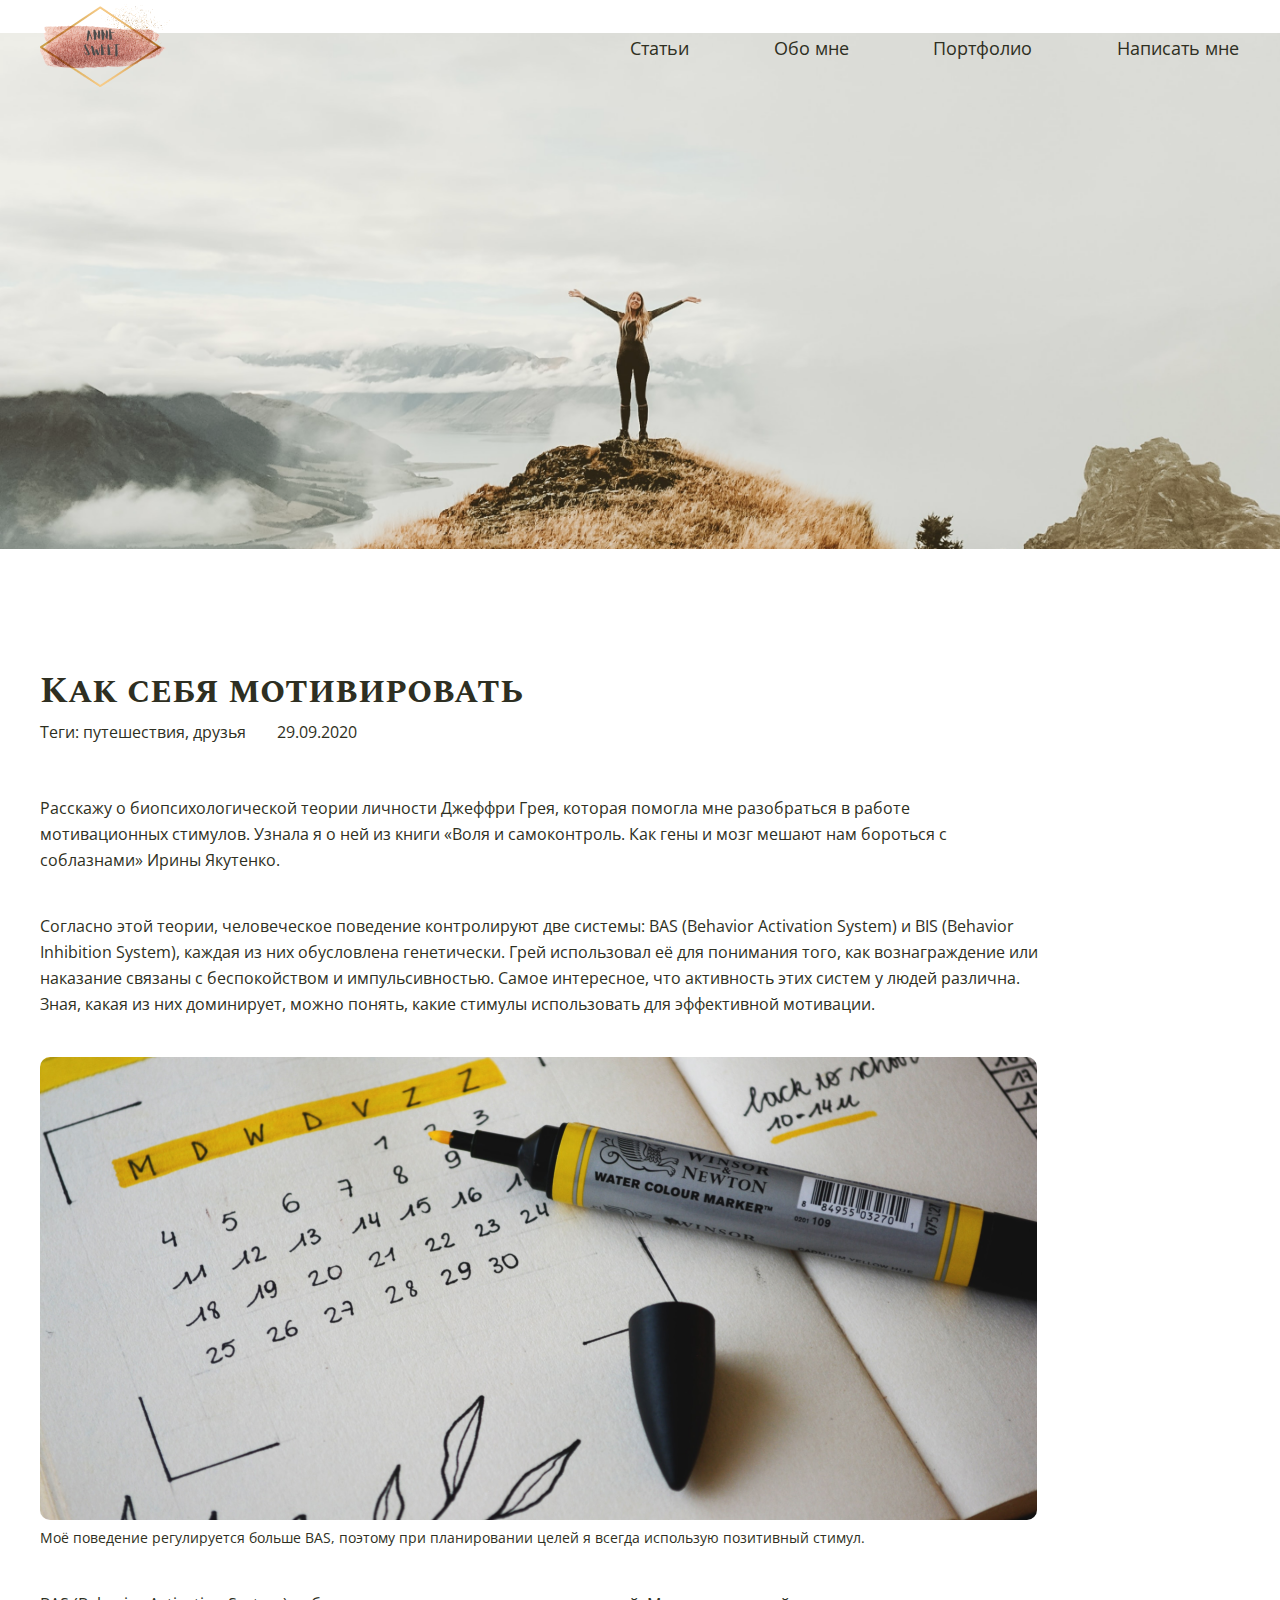
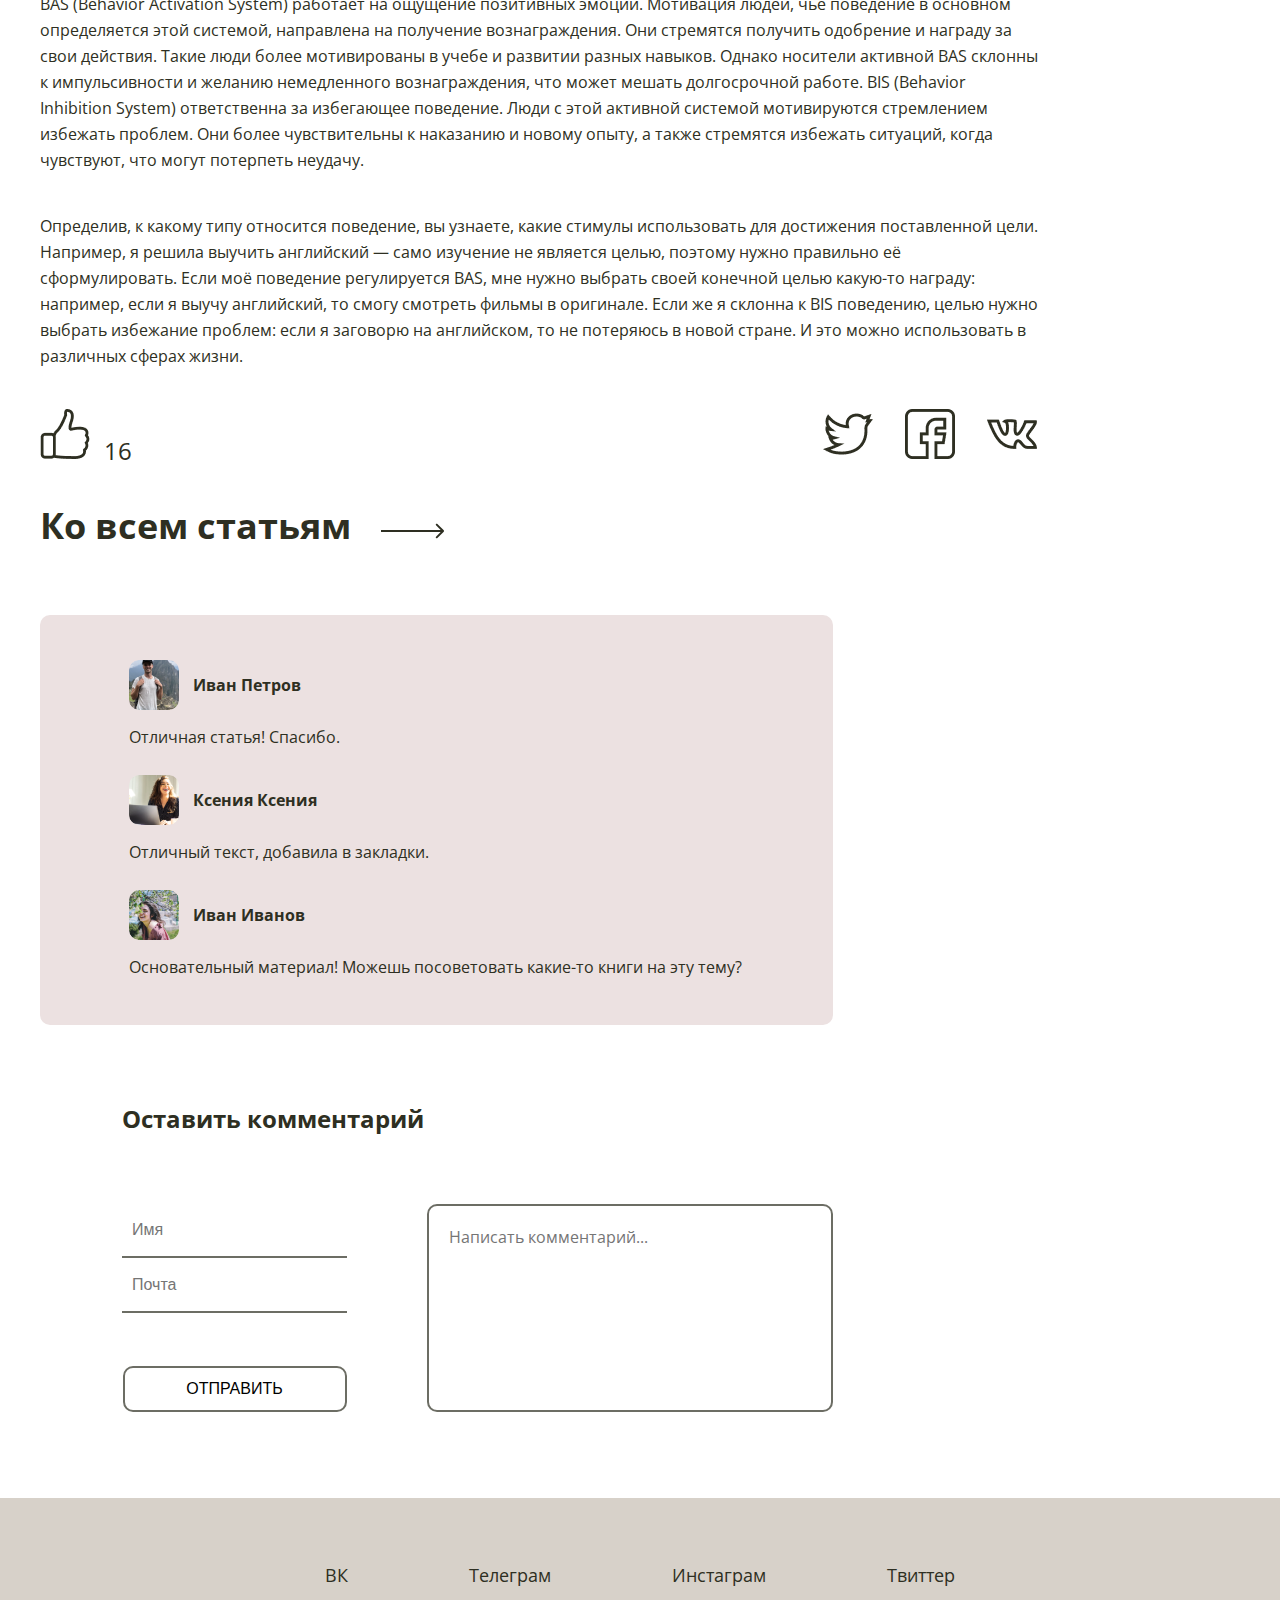
==== article.html @ dd77aab6 "Загрузка проекта" ====
<!DOCTYPE html>
<html lang="ru">

<head>
	<meta charset="UTF-8">
	<meta name="viewport" content="width=device-width, initial-scale=1.0">
	<link rel="stylesheet" type="text/css" href="css/main.css">
	<link href="https://fonts.googleapis.com/css2?family=Open+Sans&family=Spectral+SC:wght@700&display=swap"
		rel="stylesheet">
	<link href="https://fonts.googleapis.com/css2?family=Open+Sans:ital@1&display=swap" rel="stylesheet">
	<link href="https://fonts.googleapis.com/css2?family=Open+Sans:ital,wght@0,800;1,700&display=swap" rel="stylesheet">
	<title>Anne Sweet</title>
</head>

<body>

	<!-- header -->
	<header id="header" class="header-page-2">
		<div class="container-main">
			<nav class="nav">
				<a href="main.html"><img class="logo" src="img/logo.png" alt="логотип"></a>
				<ul class="menu">
					<li>
						<a href="main.html#all-articles">Статьи</a>
					</li>
					<li>
						<a href="main.html#about-me">Обо мне</a>
					</li>
					<li>
						<a href="main.html#portfolio">Портфолио</a>
					</li>
					<li>
						<a href="main.html#write-me">Написать мне</a>
					</li>
				</ul>
			</nav>
		</div>
	</header>
	<!-- / header -->

	<!-- article -->
	<article id="motivation" class="motivation">
		<div class="container-main">
			<div class="container-article-page-2">
				<header class="title-article-page-2">
					<h1>Как себя мотивировать</h1>
					<div class="title-tag">
						<span>Теги: путешествия, друзья</span>
						<time datetime="2020-09-29">29.09.2020</time>
					</div>
				</header>
				<p>Расскажу о биопсихологической теории личности Джеффри Грея, которая помогла мне разобраться в работе
					мотивационных стимулов. Узнала я о ней из книги «Воля и самоконтроль. Как гены и мозг мешают нам
					бороться
					с соблазнами» Ирины Якутенко.</p>

				<p>Согласно этой теории, человеческое поведение контролируют две системы: BAS (Behavior Activation
					System) и BIS (Behavior Inhibition System), каждая из них обусловлена генетически. Грей использовал
					её для понимания того, как вознаграждение или наказание связаны с беспокойством и импульсивностью.
					Самое интересное, что активность этих систем у людей различна. Зная, какая из них доминирует, можно
					понять, какие стимулы использовать для эффективной мотивации.</p>
				<figure>
					<img src="img/page-2/Mask_Group.png" alt="">
					<figcaption>
						Моё поведение регулируется больше BAS, поэтому при планировании целей я всегда использую
						позитивный стимул.
					</figcaption>
				</figure>
				<p>BAS (Behavior Activation System) работает на ощущение позитивных эмоций. Мотивация людей, чье
					поведение в основном определяется этой системой, направлена на получение вознаграждения. Они
					стремятся получить одобрение и награду
					за свои действия. Такие люди более мотивированы в учебе и развитии разных навыков. Однако носители
					активной BAS склонны к импульсивности и желанию немедленного вознаграждения, что может мешать
					долгосрочной работе.
					BIS (Behavior Inhibition System) ответственна за избегающее поведение. Люди с этой активной системой
					мотивируются стремлением избежать проблем. Они более чувствительны к наказанию и новому опыту, а
					также стремятся избежать ситуаций, когда чувствуют, что могут потерпеть неудачу.</p>

				<p>Определив, к какому типу относится поведение, вы узнаете, какие стимулы использовать для достижения
					поставленной цели. Например, я решила выучить английский — само изучение не является целью, поэтому
					нужно правильно
					её сформулировать. Если моё поведение регулируется BAS, мне нужно выбрать своей конечной целью
					какую-то награду: например, если я выучу английский, то смогу смотреть фильмы в оригинале. Если же я
					склонна к BIS поведению, целью нужно выбрать избежание проблем: если я заговорю на английском, то не
					потеряюсь в новой стране. И это можно использовать в различных сферах жизни.</p>
				<div class="bottom-bar">
					<div class="wrapper-bottom-bar">
						<button class="btn-likes"><img src="img/page-2/like.png" alt=""></button>
						<span class="number-likes">16</span>
						<a class="twitter" href="#"><img src="img/page-2/twitter.png" alt=""></a>
						<a href="#"><img src="img/page-2/facebook.png" alt=""></a>
						<a href="#"><img src="img/page-2/vk.png" alt=""></a>
					</div>
					<div class="articles">
						<span>Ко всем статьям</span>
					</div>
				</div>
			</div>
		</div>
	</article>
	<!-- / article -->

	<!-- section -->
	<section class="comments">
		<div class="container-main">
			<div class="container-comments">
				<ul class="wrapper-comments">
					<li>
            <div class="comment-header">
              <img src="/img/page-2/avatar-1.png" alt="аватарка">
              <p>Иван Петров</p>
            </div>
            <p>Отличная статья! Спасибо.</p>
          </li>
					<li>
            <div class="comment-header">
              <img src="/img/page-2/avatar-2.png" alt="аватарка">
              <p>Ксения Ксения</p>
            </div>
            <p>Отличный текст, добавила в закладки.</p>
          </li>
					<li>
            <div class="comment-header">
              <img src="/img/page-2/avatar-3.png" alt="аватарка">
              <p>Иван Иванов</p>
            </div>
            <p>Основательный материал! Можешь посоветовать какие-то книги на эту тему?</p>
          </li>
				</ul>
			</div>
			<div class="form-comment">
				<h2>Оставить комментарий</h2>
				<form class="wrapper-form-comment" action="#" method="post">
					<div class="input-comment1">
						<input class="input-name" type="text" name="username" id="username" placeholder="Имя" required>

						<input type="text" name="email" id="email" placeholder="Почта" required>

						<input class="btn-form" type="submit" name="sumbit-form" value="Отправить">
					</div>
					<div class="input-comment2">
						<textarea class="input-text" name="message" id="message" placeholder="Написать комментарий..." minlength="10"
							maxlength="200" required></textarea>
					</div>
				</form>
			</div>
		</div>
	</section>
	<!-- / section -->

	<!-- footer -->
	<footer class="footer">
		<div class="cointainer-main">
			<nav class="nav-2">
				<ul class="menu-2">
					<li>
						<a href="#">ВК</a>
					</li>
					<li>
						<a href="#">Телеграм</a>
					</li>
					<li>
						<a href="#">Инстаграм</a>
					</li>
					<li>
						<a href="#">Твиттер</a>
					</li>
				</ul>
			</nav>
		</div>
	</footer>
  <!-- / footer -->
  
  <!-- script.js -->
  <script src="js/likes.js"></script>
  <script src="js/comment.js"></script>
  <!-- / script.js -->

</body>

</html>
---- css/main.css ----
html {
	scroll-behavior: smooth;
}

body {
	scroll-behavior: smooth;
	margin: 0;
	padding: 0;
	font-family: 'Open Sans', sans-serif;
	font-size: 16px;
	color: #2e2f22;
}

body a {
	text-decoration: none;
	color: #2e2f22;
}

li {
	list-style: none;
}

ul,
li,
figure {
	display: block;
	padding: 0;
	margin: 0;
}

h1,
h2,
h3,
h4,
h5,
h6 {
	font-family: 'Spectral SC', serif;
	margin: 0;
	padding: 0;
}
p {
	padding: 0;
	margin: 0;
	line-height: 26px;
}

img {
	border-radius: 10px;
}

h1 {
	font-size: 36px;
	line-height: 55px;
}

* {
	box-sizing: border-box;
}

button {
	padding: 0;
	border: none;
	font: inherit;
	color: inherit;
	background-color: transparent;
	cursor: pointer;
  }

.container-main {
	width: 1200px;
	margin: 0 auto;
}

/*=== header page-1 === */

.header {
	background: url(../img/background-header.png) no-repeat center / contain;
	height: 581px;
	margin-bottom: 83px;
}

.menu {
	display: flex;
	justify-content: space-between;
	width: 609px;
}

.menu a {
	font-size: 18px;
}

.menu a:hover {
	border-bottom: 1px solid;
}

.nav {
	padding-top: 4px;
	display: flex;
	align-items: center;
}

.logo {
	margin-right: 460px;
}

/*=== / header === */

/*=== section-1 === */

.title-section {
	display: flex;
	justify-content: space-between;
	margin-bottom: 49px;
}

select {
	margin-left: auto;
	height: 46px;
	width: 203px;
	border: 0;
	border-radius: 10px;
	background-color: #d7d1c9;
	padding-left: 20px;
	font-size: 16px;
	line-height: 22px;
	appearance: none;
	z-index: 1;
}

.title-section:before {
	content: "";
	left: 40cm;
	top: 17.9cm;
	position: absolute;
	width: 22px;
	height: 20px;
	background: url(../img/Polygon.png) no-repeat center;
	z-index: 2;
}

.wrapper-articles {
	display: flex;
	flex-wrap: wrap;
	height: 1034px;
}

.article-small {
	display: flex;
	flex-direction: column;
	width: 387px;
	height: 420px;
}

.wrapper-articles div:not(:nth-child(3)):not(:nth-child(5)) {
	margin-right: 19px;
}

h2 {
	font-size: 18px;
}

.article-small h2 {
	margin-top: 27px;
	font-size: 18px;
	line-height: 27px;
}

.wrapper-articles span,
time {
	line-height: 26px;
}

.article-left {
	margin-top: 62px;
	color: #fff;
	width: 590px;
	height: 552px;
	background: url(../img/image4.png) no-repeat center / cover;
	border-radius: 10px;
}

.article-right {
	margin-top: 62px;
	color: #fff;
	width: 590px;
	height: 552px;
	background: url(../img/image5.png) no-repeat center / cover;
	border-radius: 10px;
}

.text-article h2 a{
	font-size: 20px;
	line-height: 30px;
	color: #fff;
}

.text-article p {
	font-size: 18px;
	line-height: 28px;
}

.text-article {
	width: 429px;
	margin-top: 360px;
	margin-left: 82px;
}

.article-meta {
	display: flex;
	justify-content: space-between;
	align-items: center;
	margin-top: 12px;
	color: rgba(255, 255, 255, 0.7);
}

.wrapper-articles div h2+p {
	margin-top: 8px;
}

.article-small .article-meta {
	color: rgba(46, 47, 34, 0.7);
}

.btn-container {
	display: flex;
}

.btn {
	margin-top: 104px;
	margin-left: auto;
	margin-right: auto;
	width: 224px;
	height: 46px;
	text-transform: uppercase;
	background-color: transparent;
	border: 2px solid;
	border-radius: 10px;
	font-size: 16px;
}

.btn:hover {
	color: #fff;
	background-color: rgba(46, 47, 34, 0.7);
	border-color: rgba(46, 47, 34);
	transition: 0.5s;
}

.btn:hover a {
	color: #fff;
}

.wrapper-articles h2:hover {
	border-bottom: 1px solid;
}

/*=== / section-1 === */

/*=== article === */

.container-article {
	width: 1190px;
	margin-right: 20px;
}

.title-article {
	display: flex;
	margin-top: 85px;
	margin-bottom: 49px;
}

.title-article h1 {
	margin: 0 auto;
}

.wrapper-content {
	display: flex;
	height: 693px;
}

.txt-article {
	margin: 0 0 0 20px;
	display: flex;
	flex-direction: column;
	justify-content: space-between;
	width: 580px;
}

.txt-article-1 {
	margin-top: 42px;
	width: 497px;
	height: 366px;
	line-height: 26px;
	padding-left: 20px;
}

.txt-article-1 p:not(:nth-child(1)) {
	margin-top: 26px;
}

.txt-article-2 {
	width: 600px;
	margin-top: 98px;
	height: 200px;
	font-family: 'Open Sans', sans-serif;
	font-style: italic;
	font-size: 30px;
	border-left: 3px solid #d7d1c9;
	padding: 20px 0 0 20px;
}

.txt-article-2 p {
	line-height: 40px;
}

/*=== / article === */

/*=== section-2 === */

.title-portfolio {
	display: flex;
	margin-top: 85px;
	margin-bottom: 49px;
}

.title-portfolio h1 {
	margin: 0 auto;
}

.wrapper-portfolio {
	display: flex;
  color: #2e2f22;
}

.block {
	display: flex;
	flex-direction: column;
	align-items: center;
	width: 387px;
	height: 525px;
	border-radius: 10px;
	text-align: center;
	padding-left: 10px;
  padding-right: 10px;
  transition: 1s;
}

.block:hover {
	transform: scale(1.05);
	transition: 1s;
}

.block:hover {
  transition: 0.5s;
  box-shadow: 2px 2px 10px;
}

.block-1 {
	background: url(../img/image8.png) no-repeat center / cover;
	margin-right: 20px;
}

.block-2 {
	background: url(../img/image7.png) no-repeat center / cover;
	margin-right: 20px;
}

.block-3 {
	background: url(../img/image9.png) no-repeat center / cover;
}

.block h2 {
	margin-top: 140px;
	margin-bottom: 44px;
}

.block h3 {
	margin-bottom: 17px;
}

.wrapper-portfolio div:nth-child(2) {
	color: #fff;
}

.block-2 a {
	color: #fff;
}

.wrapper-portfolio h2 {
	font-size: 20px;
	line-height: 30px;
}

.wrapper-portfolio h3 {
	font-size: 18px;
	line-height: 28px;
}

/*=== / section-2 === */

/*=== section-3 === */

.title-form {
	display: flex;
	margin-top: 85px;
	margin-bottom: 49px;
}

.title-form h1 {
	margin: 0 auto;
}

.wrapper-form {
	margin: 0 auto;
	display: flex;
	flex-direction: column;
	align-items: center;
	background: url(../img/form-background.png);
	width: 996px;
	height: 637px;
	border-radius: 10px;
	margin-bottom: 81px;
}

.form {
	display: flex;
	justify-content: space-between;
	flex-wrap: wrap;
	height: 456px;
	width: 837px;
	margin-top: 53px;
}

.form input,
textarea {
	border-radius: 10px;
	width: 407px;
	height: 63px;
	background: rgba(255, 255, 255, 0.4);
	border: 2px solid rgba(46, 47, 34, 0.7);
	outline: none;
	font-size: 16px;
	line-height: 22px;
	font-family: 'Open Sans', sans-serif;
	padding: 20px;
	margin-top: 12px;
}

label {
	font-size: 18px;
	line-height: 28px;
	font-family: 'Spectral SC', serif;
}

.name,
.email {
	width: 407px;
	height: 103px;
}

.message {
	margin-top: 20px;
	width: 837px;
	height: 333px;
}

textarea {
	width: 837px;
	height: 293px;
	resize: none;
}

.btn-form {
	margin-top: 20px;
	margin-left: auto;
	margin-right: auto;
	width: 224px;
	height: 46px;
	text-transform: uppercase;
	background-color: transparent;
	border: 2px solid;
	border-radius: 10px;
	font-size: 16px;
	border-color: rgba(46, 47, 34, 0.7);
	text-align: center;
}

/*=== / section-3 === */

/*=== footer === */

.footer {
	background: #d7d1c9;
	height: 181px;
}

.nav-2 {
	display: flex;
}

.menu-2 {
	margin: 65px auto 0 auto;
	display: flex;
	width: 631px;
	justify-content: space-between;
	font-size: 18px;
	line-height: 25px;
}

/*=== / footer === */



/*=== header page-2 === */

.header-page-2 {
	background: url(../img/page-2/header.png) no-repeat center / contain;
	height: 581px;
	margin-bottom: 83px;
}

/*=== / header page-2 === */

/*=== article page-2 === */

.container-article-page-2 {
	width: 998px;
	margin-right: 202px;
	display: flex;
	flex-direction: column;
	flex-wrap: wrap;
}

.title-article-page-2 {
	margin-bottom: 50px;
}

.title-tag {
	display: flex;
	width: 317px;
	justify-content: space-between;
	align-items: center;
}

.container-article-page-2 p {
	margin-bottom: 40px;
}

.container-article-page-2 p,
span,
time {
	font-size: 16px;
	line-height: 26px;
}

figcaption {
	margin-bottom: 40px;
	font-size: 14px;
	line-height: 26px;
}

.wrapper-bottom-bar {
	display: flex;
	align-items: center;
}

.wrapper-bottom-bar img {
	border-radius: 0;
}

.wrapper-bottom-bar a:not(:nth-child(1)):not(:nth-child(3)) {
	margin-left: 32px;
}

.wrapper-bottom-bar .twitter {
	margin-left: 691px;
}

.wrapper-bottom-bar span {
	margin-left: 14px;
	font-size: 24px;
	line-height: 26px;
	align-self: flex-end;
}

.style-likes {
	color: red;
	font-weight: 600;
}

.articles {
	margin-top: 37px;
}

.articles span {
	font-weight: bold;
	font-size: 36px;
	line-height: 49px;

}

.articles:after {
	margin-left: 26px;
	content: url('../img/page-2/Arrow1.svg');
	width: 62px;
	height: 20px;
}

/*=== / article page-2 === */

/*=== section page-2 === */
.comments {
	margin-bottom: 81px;

}

.container-comments {
	display: flex;
	margin-top: 65px;
	width: 793px;
	background-color: #ECE1E1;
  border-radius: 10px;
  padding: 45px 0 45px 0;
}

.wrapper-comments {
	margin: auto;
	display: flex;
	flex-direction: column;
	width: 615px;
}

.wrapper-comments li:not(:last-child) {
  margin-bottom: 25px;
}

.comment-header {
	display: flex;
	align-items: center;
  font-weight: bold;
  margin-bottom: 14px;
}

.comment-header img {
  margin-right: 14px;
}

.comment-header:not(:nth-child(1)) {
	margin-top: 40px;
}

.form-comment {
	margin-top: 77px;
	margin-left: 82px;
	width: 711px;
}

.input-comment2  textarea{
	margin: 0;
	width: 406px;
	height: 208px;
}

.form-comment h2 {
	font-family: 'Open Sans', sans-serif;
	font-weight: bold;
	font-size: 24px;
	line-height: 33px;
	margin-bottom: 69px;
	margin-top: 77px;
}

.wrapper-form-comment {
	display: flex;
	justify-content: space-between;
}

.input-comment1 {
	display: flex;
	flex-direction: column;
	justify-content: space-between;
	width: 225px;
	height: 208px;
}

.input-comment1 input:not(:nth-child(3)) {
	border: 0;
	border-bottom: 2px solid;
	font-size: 16px;
	line-height: 22px;
	padding: 15px 10px;
	border-color: rgba(46, 47, 34, 0.7);
}

.input-comment2 textarea {
	padding: 20px 20px;
}

.wrapper-form-comment .btn-form {
	margin-top: 53px;
}

/*=== / section page-2 === */
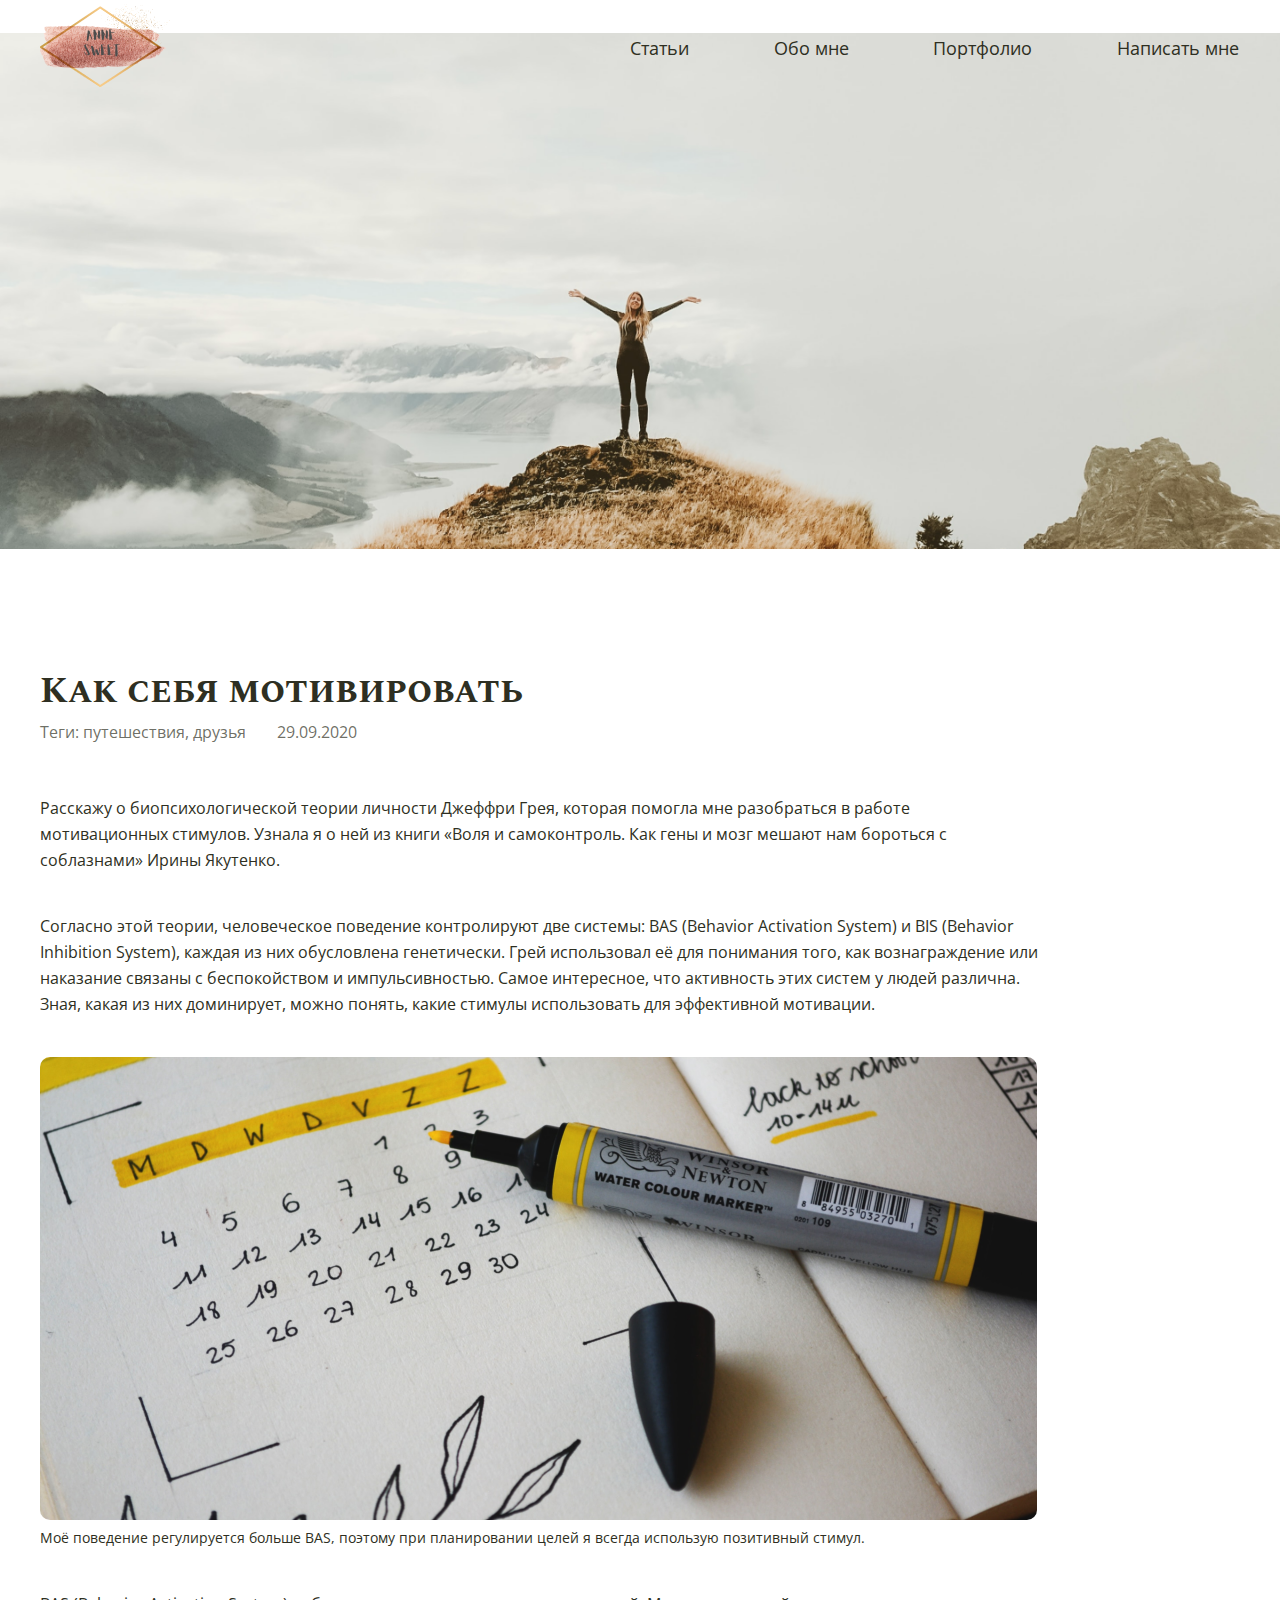
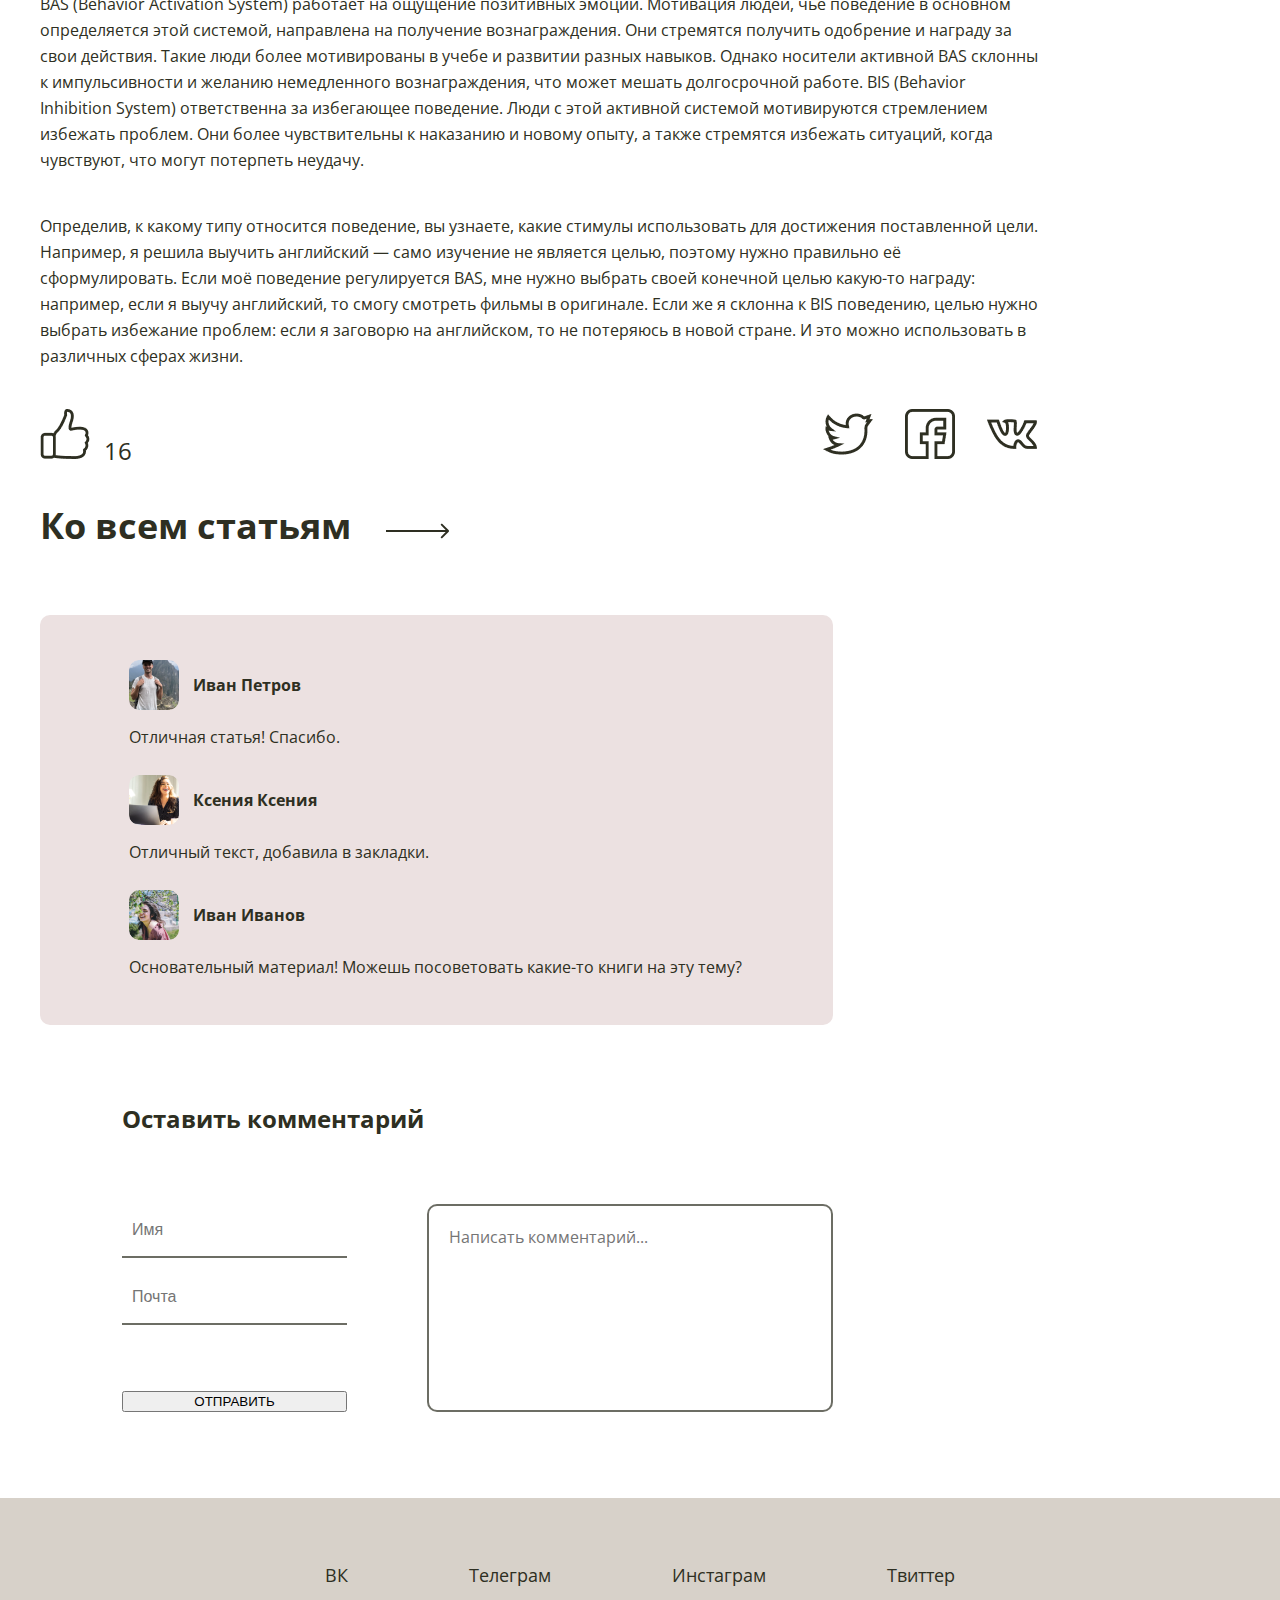
==== commit 216c549c: "Изменил свойства высоты, обьеденил свойства одинаковых селекторов" ====
--- a/article.html
+++ b/article.html
@@ -5,32 +5,31 @@
 	<meta charset="UTF-8">
 	<meta name="viewport" content="width=device-width, initial-scale=1.0">
 	<link rel="stylesheet" type="text/css" href="css/main.css">
-	<link href="https://fonts.googleapis.com/css2?family=Open+Sans&family=Spectral+SC:wght@700&display=swap"
+	<link
+		href="https://fonts.googleapis.com/css2?family=Open+Sans:ital,wght@0,400;0,700;1,400&family=Spectral+SC:wght@700&display=swap"
 		rel="stylesheet">
-	<link href="https://fonts.googleapis.com/css2?family=Open+Sans:ital@1&display=swap" rel="stylesheet">
-	<link href="https://fonts.googleapis.com/css2?family=Open+Sans:ital,wght@0,800;1,700&display=swap" rel="stylesheet">
 	<title>Anne Sweet</title>
 </head>
 
 <body>
 
 	<!-- header -->
-	<header id="header" class="header-page-2">
+	<header id="header" class="header header-article">
 		<div class="container-main">
 			<nav class="nav">
-				<a href="main.html"><img class="logo" src="img/logo.png" alt="логотип"></a>
+				<a href="index.html"><img class="logo" src="img/logo.png" alt="логотип"></a>
 				<ul class="menu">
 					<li>
-						<a href="main.html#all-articles">Статьи</a>
+						<a href="index.html#all-articles">Статьи</a>
 					</li>
 					<li>
-						<a href="main.html#about-me">Обо мне</a>
+						<a href="index.html#about-me">Обо мне</a>
 					</li>
 					<li>
-						<a href="main.html#portfolio">Портфолио</a>
+						<a href="index.html#portfolio">Портфолио</a>
 					</li>
 					<li>
-						<a href="main.html#write-me">Написать мне</a>
+						<a href="index.html#write-me">Написать мне</a>
 					</li>
 				</ul>
 			</nav>
@@ -92,7 +91,9 @@
 						<a href="#"><img src="img/page-2/vk.png" alt=""></a>
 					</div>
 					<div class="articles">
-						<span>Ко всем статьям</span>
+						<span>
+							<a href="index.html#articles" class="view-all">Ко всем статьям</a>
+						</span>
 					</div>
 				</div>
 			</div>
@@ -106,26 +107,26 @@
 			<div class="container-comments">
 				<ul class="wrapper-comments">
 					<li>
-            <div class="comment-header">
-              <img src="/img/page-2/avatar-1.png" alt="аватарка">
-              <p>Иван Петров</p>
-            </div>
-            <p>Отличная статья! Спасибо.</p>
-          </li>
+						<div class="comment-header">
+							<img src="/img/page-2/avatar-1.png" alt="аватарка">
+							<p>Иван Петров</p>
+						</div>
+						<p>Отличная статья! Спасибо.</p>
+					</li>
 					<li>
-            <div class="comment-header">
-              <img src="/img/page-2/avatar-2.png" alt="аватарка">
-              <p>Ксения Ксения</p>
-            </div>
-            <p>Отличный текст, добавила в закладки.</p>
-          </li>
+						<div class="comment-header">
+							<img src="/img/page-2/avatar-2.png" alt="аватарка">
+							<p>Ксения Ксения</p>
+						</div>
+						<p>Отличный текст, добавила в закладки.</p>
+					</li>
 					<li>
-            <div class="comment-header">
-              <img src="/img/page-2/avatar-3.png" alt="аватарка">
-              <p>Иван Иванов</p>
-            </div>
-            <p>Основательный материал! Можешь посоветовать какие-то книги на эту тему?</p>
-          </li>
+						<div class="comment-header">
+							<img src="/img/page-2/avatar-3.png" alt="аватарка">
+							<p>Иван Иванов</p>
+						</div>
+						<p>Основательный материал! Можешь посоветовать какие-то книги на эту тему?</p>
+					</li>
 				</ul>
 			</div>
 			<div class="form-comment">
@@ -139,8 +140,8 @@
 						<input class="btn-form" type="submit" name="sumbit-form" value="Отправить">
 					</div>
 					<div class="input-comment2">
-						<textarea class="input-text" name="message" id="message" placeholder="Написать комментарий..." minlength="10"
-							maxlength="200" required></textarea>
+						<textarea class="input-text" name="message" id="message" placeholder="Написать комментарий..."
+							minlength="10" maxlength="200" required></textarea>
 					</div>
 				</form>
 			</div>
@@ -169,12 +170,12 @@
 			</nav>
 		</div>
 	</footer>
-  <!-- / footer -->
-  
-  <!-- script.js -->
-  <script src="js/likes.js"></script>
-  <script src="js/comment.js"></script>
-  <!-- / script.js -->
+	<!-- / footer -->
+
+	<!-- script.js -->
+	<script src="js/likes.js"></script>
+	<script src="js/comment.js"></script>
+	<!-- / script.js -->
 
 </body>
 
--- a/css/main.css
+++ b/css/main.css
@@ -1,9 +1,9 @@
+/*=== global === */
 html {
 	scroll-behavior: smooth;
 }
 
 body {
-	scroll-behavior: smooth;
 	margin: 0;
 	padding: 0;
 	font-family: 'Open Sans', sans-serif;
@@ -38,6 +38,7 @@
 	margin: 0;
 	padding: 0;
 }
+
 p {
 	padding: 0;
 	margin: 0;
@@ -64,18 +65,45 @@
 	color: inherit;
 	background-color: transparent;
 	cursor: pointer;
-  }
+}
 
 .container-main {
-	width: 1200px;
+	max-width: 1200px;
 	margin: 0 auto;
 }
 
+.btn {
+	display: block;
+	margin-left: auto;
+	margin-right: auto;
+	width: 224px;
+	height: 46px;
+	background-color: transparent;
+	border: 1px solid;
+	border-radius: 10px;
+	font-size: 16px;
+}
+
+.btn:hover {
+	color: #fff;
+	background-color: rgba(46, 47, 34, 0.7);
+	border-color: rgba(46, 47, 34);
+	transition: 0.5s;
+}
+
+.btn:hover a {
+	color: #fff;
+}
+
+/*=== / global === */
+
 /*=== header page-1 === */
-
 .header {
-	background: url(../img/background-header.png) no-repeat center / contain;
-	height: 581px;
+	background-image: url(../img/background-header.png);
+	background-repeat: no-repeat;
+	background-position: center;
+	background-size: contain;
+	min-height: 581px;
 	margin-bottom: 83px;
 }
 
@@ -83,6 +111,7 @@
 	display: flex;
 	justify-content: space-between;
 	width: 609px;
+	margin-left: 460px;
 }
 
 .menu a {
@@ -99,14 +128,11 @@
 	align-items: center;
 }
 
-.logo {
-	margin-right: 460px;
-}
+.logo {}
 
 /*=== / header === */
 
 /*=== section-1 === */
-
 .title-section {
 	display: flex;
 	justify-content: space-between;
@@ -141,17 +167,16 @@
 .wrapper-articles {
 	display: flex;
 	flex-wrap: wrap;
-	height: 1034px;
+	margin-bottom: 104px;
 }
 
 .article-small {
 	display: flex;
 	flex-direction: column;
 	width: 387px;
-	height: 420px;
-}
-
-.wrapper-articles div:not(:nth-child(3)):not(:nth-child(5)) {
+}
+
+.wrapper-articles li:not(:nth-child(3)):not(:nth-child(5)) {
 	margin-right: 19px;
 }
 
@@ -170,25 +195,24 @@
 	line-height: 26px;
 }
 
-.article-left {
+.article {
 	margin-top: 62px;
 	color: #fff;
 	width: 590px;
-	height: 552px;
+	border-radius: 10px;
+	padding-bottom: 61px;
+}
+
+.article-left {
 	background: url(../img/image4.png) no-repeat center / cover;
-	border-radius: 10px;
+
 }
 
 .article-right {
-	margin-top: 62px;
-	color: #fff;
-	width: 590px;
-	height: 552px;
 	background: url(../img/image5.png) no-repeat center / cover;
-	border-radius: 10px;
-}
-
-.text-article h2 a{
+}
+
+.text-article h2 a {
 	font-size: 20px;
 	line-height: 30px;
 	color: #fff;
@@ -213,50 +237,26 @@
 	color: rgba(255, 255, 255, 0.7);
 }
 
-.wrapper-articles div h2+p {
-	margin-top: 8px;
+.wrapper-articles h2 {
+	margin-bottom: 8px;
 }
 
 .article-small .article-meta {
 	color: rgba(46, 47, 34, 0.7);
 }
 
-.btn-container {
-	display: flex;
-}
-
-.btn {
-	margin-top: 104px;
-	margin-left: auto;
-	margin-right: auto;
-	width: 224px;
-	height: 46px;
-	text-transform: uppercase;
-	background-color: transparent;
-	border: 2px solid;
-	border-radius: 10px;
-	font-size: 16px;
-}
-
-.btn:hover {
-	color: #fff;
-	background-color: rgba(46, 47, 34, 0.7);
-	border-color: rgba(46, 47, 34);
-	transition: 0.5s;
-}
-
-.btn:hover a {
-	color: #fff;
-}
-
 .wrapper-articles h2:hover {
 	border-bottom: 1px solid;
+	margin-bottom: 7px;
+}
+
+.btn-articles {
+	text-transform: none;
 }
 
 /*=== / section-1 === */
 
 /*=== article === */
-
 .container-article {
 	width: 1190px;
 	margin-right: 20px;
@@ -274,7 +274,6 @@
 
 .wrapper-content {
 	display: flex;
-	height: 693px;
 }
 
 .txt-article {
@@ -288,7 +287,6 @@
 .txt-article-1 {
 	margin-top: 42px;
 	width: 497px;
-	height: 366px;
 	line-height: 26px;
 	padding-left: 20px;
 }
@@ -299,13 +297,12 @@
 
 .txt-article-2 {
 	width: 600px;
-	margin-top: 98px;
-	height: 200px;
+	margin-top: 78px;
 	font-family: 'Open Sans', sans-serif;
 	font-style: italic;
 	font-size: 30px;
 	border-left: 3px solid #d7d1c9;
-	padding: 20px 0 0 20px;
+	padding: 20px 0 20px 20px;
 }
 
 .txt-article-2 p {
@@ -315,7 +312,6 @@
 /*=== / article === */
 
 /*=== section-2 === */
-
 .title-portfolio {
 	display: flex;
 	margin-top: 85px;
@@ -328,7 +324,9 @@
 
 .wrapper-portfolio {
 	display: flex;
-  color: #2e2f22;
+	color: #2e2f22;
+	margin-bottom: 104px;
+
 }
 
 .block {
@@ -340,8 +338,10 @@
 	border-radius: 10px;
 	text-align: center;
 	padding-left: 10px;
-  padding-right: 10px;
-  transition: 1s;
+	padding-right: 10px;
+	transition: 1s;
+	box-shadow: 2px 2px 4px 0px rgba(0, 0, 0, 0.15);
+
 }
 
 .block:hover {
@@ -350,8 +350,8 @@
 }
 
 .block:hover {
-  transition: 0.5s;
-  box-shadow: 2px 2px 10px;
+	transition: 0.5s;
+	box-shadow: 2px 2px 10px rgba(0, 0, 0, 0.50);
 }
 
 .block-1 {
@@ -377,7 +377,7 @@
 	margin-bottom: 17px;
 }
 
-.wrapper-portfolio div:nth-child(2) {
+.wrapper-portfolio li:nth-child(2) {
 	color: #fff;
 }
 
@@ -395,10 +395,13 @@
 	line-height: 28px;
 }
 
+.btn-partfolio {
+	text-transform: uppercase;
+}
+
 /*=== / section-2 === */
 
 /*=== section-3 === */
-
 .title-form {
 	display: flex;
 	margin-top: 85px;
@@ -416,8 +419,8 @@
 	align-items: center;
 	background: url(../img/form-background.png);
 	width: 996px;
-	height: 637px;
-	border-radius: 10px;
+	border-radius: 10px;
+	padding-bottom: 62px;
 	margin-bottom: 81px;
 }
 
@@ -428,6 +431,7 @@
 	height: 456px;
 	width: 837px;
 	margin-top: 53px;
+	margin-bottom: 20px;
 }
 
 .form input,
@@ -454,13 +458,12 @@
 .name,
 .email {
 	width: 407px;
-	height: 103px;
 }
 
 .message {
 	margin-top: 20px;
 	width: 837px;
-	height: 333px;
+	min-height: 333px;
 }
 
 textarea {
@@ -470,24 +473,12 @@
 }
 
 .btn-form {
-	margin-top: 20px;
-	margin-left: auto;
-	margin-right: auto;
-	width: 224px;
-	height: 46px;
 	text-transform: uppercase;
-	background-color: transparent;
-	border: 2px solid;
-	border-radius: 10px;
-	font-size: 16px;
-	border-color: rgba(46, 47, 34, 0.7);
-	text-align: center;
 }
 
 /*=== / section-3 === */
 
 /*=== footer === */
-
 .footer {
 	background: #d7d1c9;
 	height: 181px;
@@ -506,22 +497,22 @@
 	line-height: 25px;
 }
 
+.menu-2 a:hover {
+	border-bottom: 1px solid;
+}
+
 /*=== / footer === */
 
 
 
 /*=== header page-2 === */
-
-.header-page-2 {
-	background: url(../img/page-2/header.png) no-repeat center / contain;
-	height: 581px;
-	margin-bottom: 83px;
+.header-article {
+	background-image: url(../img/page-2/header.png);
 }
 
 /*=== / header page-2 === */
 
 /*=== article page-2 === */
-
 .container-article-page-2 {
 	width: 998px;
 	margin-right: 202px;
@@ -539,6 +530,7 @@
 	width: 317px;
 	justify-content: space-between;
 	align-items: center;
+	color: rgba(46, 47, 34, 0.7);
 }
 
 .container-article-page-2 p {
@@ -605,6 +597,10 @@
 	height: 20px;
 }
 
+.articles a:hover {
+	text-decoration-line: underline;
+}
+
 /*=== / article page-2 === */
 
 /*=== section page-2 === */
@@ -618,8 +614,8 @@
 	margin-top: 65px;
 	width: 793px;
 	background-color: #ECE1E1;
-  border-radius: 10px;
-  padding: 45px 0 45px 0;
+	border-radius: 10px;
+	padding: 45px 0 45px 0;
 }
 
 .wrapper-comments {
@@ -630,18 +626,18 @@
 }
 
 .wrapper-comments li:not(:last-child) {
-  margin-bottom: 25px;
+	margin-bottom: 25px;
 }
 
 .comment-header {
 	display: flex;
 	align-items: center;
-  font-weight: bold;
-  margin-bottom: 14px;
+	font-weight: bold;
+	margin-bottom: 14px;
 }
 
 .comment-header img {
-  margin-right: 14px;
+	margin-right: 14px;
 }
 
 .comment-header:not(:nth-child(1)) {
@@ -654,7 +650,7 @@
 	width: 711px;
 }
 
-.input-comment2  textarea{
+.input-comment2 textarea {
 	margin: 0;
 	width: 406px;
 	height: 208px;
@@ -699,5 +695,4 @@
 	margin-top: 53px;
 }
 
-/*=== / section page-2 === */
-
+/*=== / section page-2 === */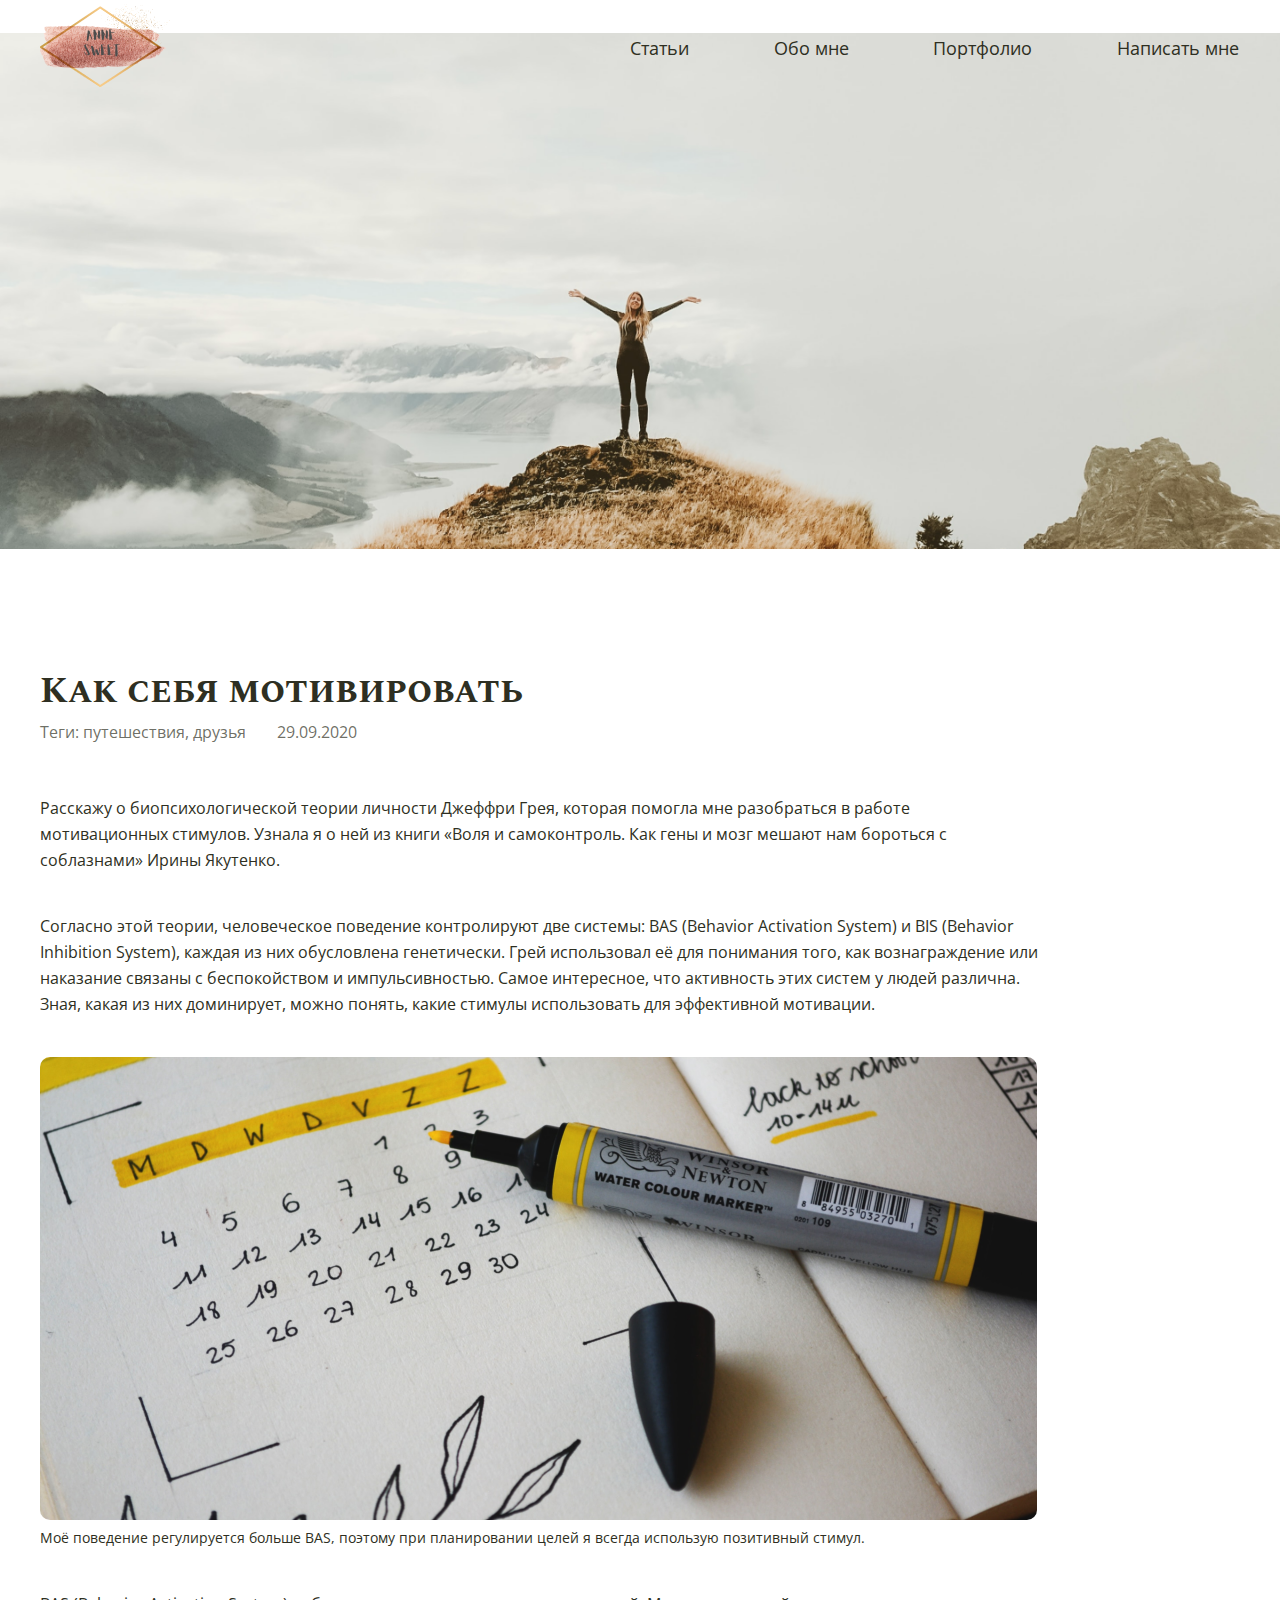
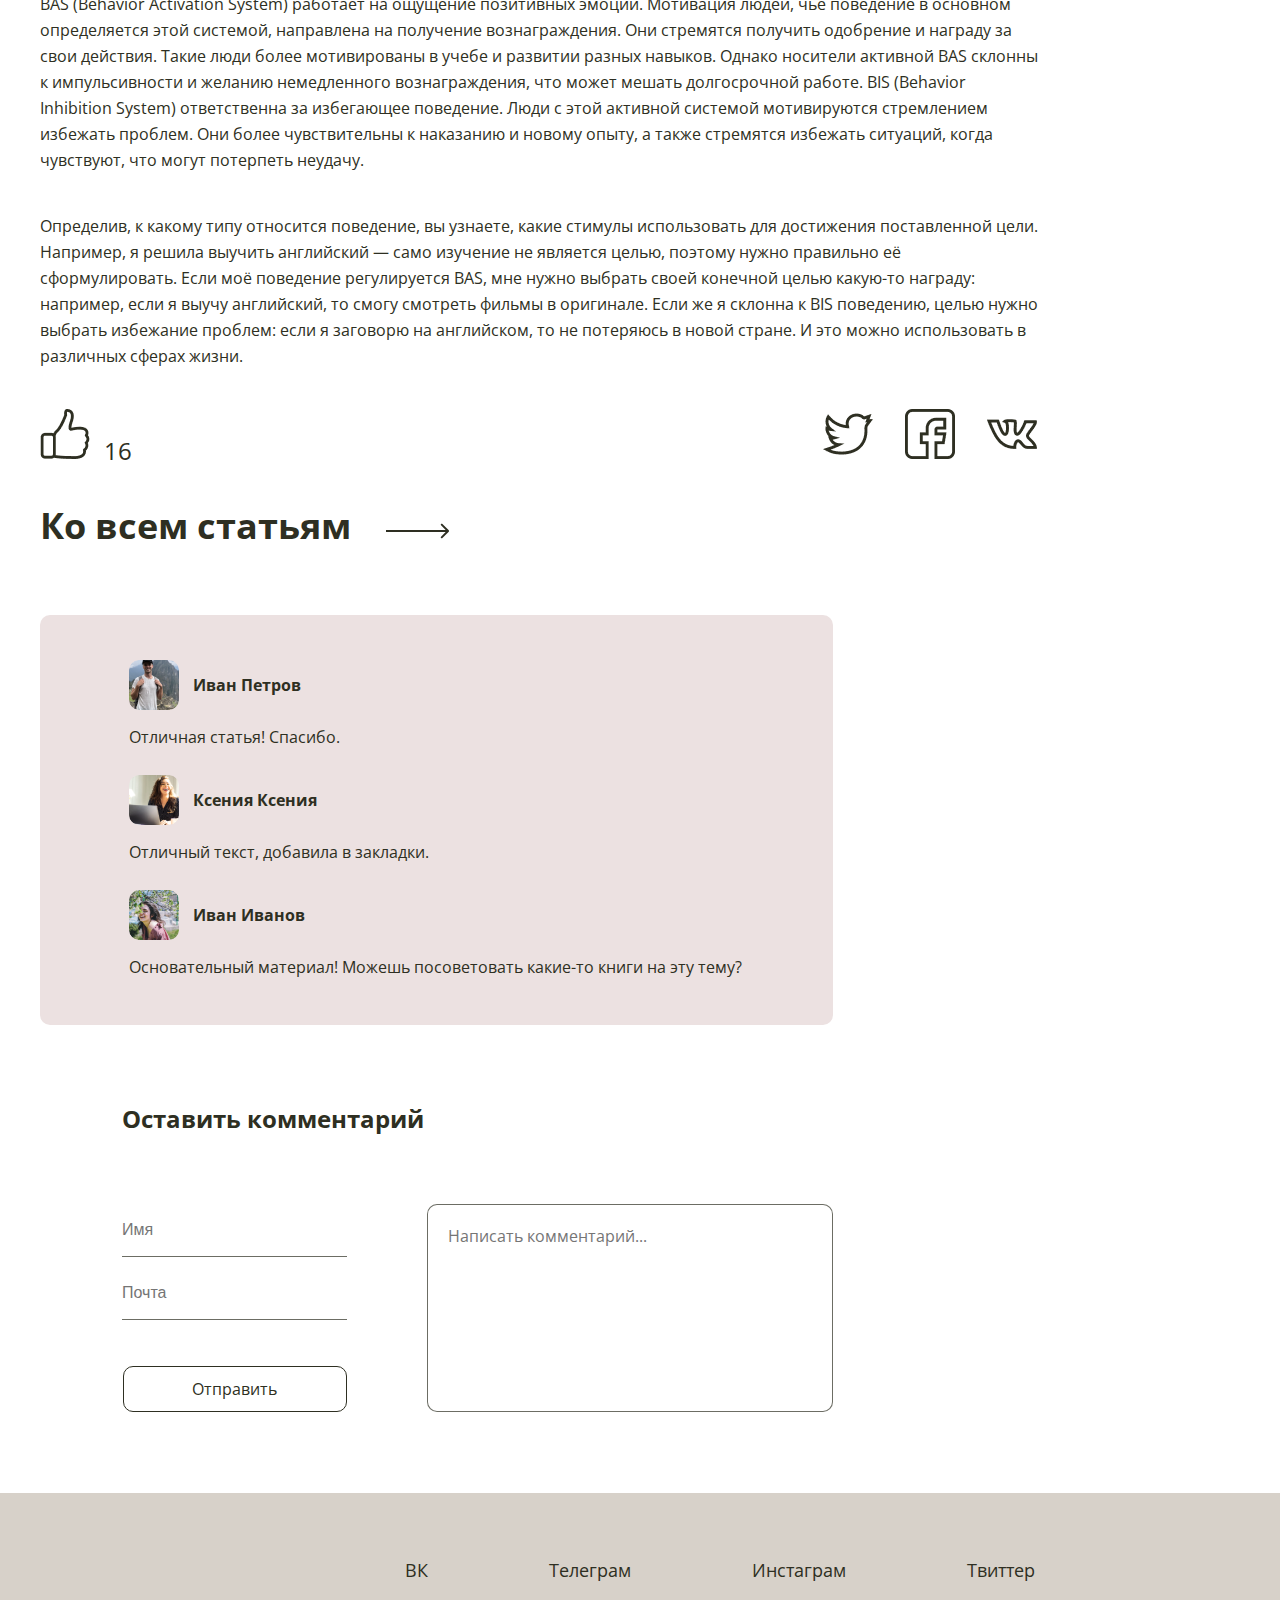
==== commit c3ee11d4: "Добавил новый файл JS, мелкие правки кода" ====
--- a/article.html
+++ b/article.html
@@ -1,23 +1,19 @@
 <!DOCTYPE html>
 <html lang="ru">
-
 <head>
 	<meta charset="UTF-8">
 	<meta name="viewport" content="width=device-width, initial-scale=1.0">
 	<link rel="stylesheet" type="text/css" href="css/main.css">
-	<link
-		href="https://fonts.googleapis.com/css2?family=Open+Sans:ital,wght@0,400;0,700;1,400&family=Spectral+SC:wght@700&display=swap"
-		rel="stylesheet">
+	<link href="https://fonts.googleapis.com/css2?family=Open+Sans:ital,wght@0,400;0,700;1,400&family=Spectral+SC:wght@700&display=swap" rel="stylesheet">
 	<title>Anne Sweet</title>
 </head>
-
 <body>
-
-	<!-- header -->
-	<header id="header" class="header header-article">
+  
+  <header id="header" class="header header-article">
 		<div class="container-main">
 			<nav class="nav">
-				<a href="index.html"><img class="logo" src="img/logo.png" alt="логотип"></a>
+        <a href="index.html"><img class="logo" src="img/logo.png" alt="логотип"></a>
+        <h1 class="visually-hidden" aria-hidden="true">Личный блог Anne Sweet</h1>
 				<ul class="menu">
 					<li>
 						<a href="index.html#all-articles">Статьи</a>
@@ -34,149 +30,143 @@
 				</ul>
 			</nav>
 		</div>
-	</header>
-	<!-- / header -->
+  </header>
+  
+  <main>
 
-	<!-- article -->
-	<article id="motivation" class="motivation">
-		<div class="container-main">
-			<div class="container-article-page-2">
-				<header class="title-article-page-2">
-					<h1>Как себя мотивировать</h1>
-					<div class="title-tag">
-						<span>Теги: путешествия, друзья</span>
-						<time datetime="2020-09-29">29.09.2020</time>
-					</div>
-				</header>
-				<p>Расскажу о биопсихологической теории личности Джеффри Грея, которая помогла мне разобраться в работе
-					мотивационных стимулов. Узнала я о ней из книги «Воля и самоконтроль. Как гены и мозг мешают нам
-					бороться
-					с соблазнами» Ирины Якутенко.</p>
+    <article id="motivation" class="motivation">
+      <div class="container-main">
+        <div class="container-article-page-2">
+          <header class="title-article-page-2">
+            <h2>Как себя мотивировать</h2>
+            <div class="title-tag">
+              <span>Теги: путешествия, друзья</span>
+              <time datetime="2020-09-29">29.09.2020</time>
+            </div>
+          </header>
+          <p>Расскажу о биопсихологической теории личности Джеффри Грея, которая помогла мне разобраться в работе
+            мотивационных стимулов. Узнала я о ней из книги «Воля и самоконтроль. Как гены и мозг мешают нам
+            бороться
+            с соблазнами» Ирины Якутенко.</p>
 
-				<p>Согласно этой теории, человеческое поведение контролируют две системы: BAS (Behavior Activation
-					System) и BIS (Behavior Inhibition System), каждая из них обусловлена генетически. Грей использовал
-					её для понимания того, как вознаграждение или наказание связаны с беспокойством и импульсивностью.
-					Самое интересное, что активность этих систем у людей различна. Зная, какая из них доминирует, можно
-					понять, какие стимулы использовать для эффективной мотивации.</p>
-				<figure>
-					<img src="img/page-2/Mask_Group.png" alt="">
-					<figcaption>
-						Моё поведение регулируется больше BAS, поэтому при планировании целей я всегда использую
-						позитивный стимул.
-					</figcaption>
-				</figure>
-				<p>BAS (Behavior Activation System) работает на ощущение позитивных эмоций. Мотивация людей, чье
-					поведение в основном определяется этой системой, направлена на получение вознаграждения. Они
-					стремятся получить одобрение и награду
-					за свои действия. Такие люди более мотивированы в учебе и развитии разных навыков. Однако носители
-					активной BAS склонны к импульсивности и желанию немедленного вознаграждения, что может мешать
-					долгосрочной работе.
-					BIS (Behavior Inhibition System) ответственна за избегающее поведение. Люди с этой активной системой
-					мотивируются стремлением избежать проблем. Они более чувствительны к наказанию и новому опыту, а
-					также стремятся избежать ситуаций, когда чувствуют, что могут потерпеть неудачу.</p>
+          <p>Согласно этой теории, человеческое поведение контролируют две системы: BAS (Behavior Activation
+            System) и BIS (Behavior Inhibition System), каждая из них обусловлена генетически. Грей использовал
+            её для понимания того, как вознаграждение или наказание связаны с беспокойством и импульсивностью.
+            Самое интересное, что активность этих систем у людей различна. Зная, какая из них доминирует, можно
+            понять, какие стимулы использовать для эффективной мотивации.</p>
+          <figure>
+            <img src="img/page-2/Mask_Group.png" alt="">
+            <figcaption>
+              Моё поведение регулируется больше BAS, поэтому при планировании целей я всегда использую
+              позитивный стимул.
+            </figcaption>
+          </figure>
+          <p>BAS (Behavior Activation System) работает на ощущение позитивных эмоций. Мотивация людей, чье
+            поведение в основном определяется этой системой, направлена на получение вознаграждения. Они
+            стремятся получить одобрение и награду
+            за свои действия. Такие люди более мотивированы в учебе и развитии разных навыков. Однако носители
+            активной BAS склонны к импульсивности и желанию немедленного вознаграждения, что может мешать
+            долгосрочной работе.
+            BIS (Behavior Inhibition System) ответственна за избегающее поведение. Люди с этой активной системой
+            мотивируются стремлением избежать проблем. Они более чувствительны к наказанию и новому опыту, а
+            также стремятся избежать ситуаций, когда чувствуют, что могут потерпеть неудачу.</p>
 
-				<p>Определив, к какому типу относится поведение, вы узнаете, какие стимулы использовать для достижения
-					поставленной цели. Например, я решила выучить английский — само изучение не является целью, поэтому
-					нужно правильно
-					её сформулировать. Если моё поведение регулируется BAS, мне нужно выбрать своей конечной целью
-					какую-то награду: например, если я выучу английский, то смогу смотреть фильмы в оригинале. Если же я
-					склонна к BIS поведению, целью нужно выбрать избежание проблем: если я заговорю на английском, то не
-					потеряюсь в новой стране. И это можно использовать в различных сферах жизни.</p>
-				<div class="bottom-bar">
-					<div class="wrapper-bottom-bar">
-						<button class="btn-likes"><img src="img/page-2/like.png" alt=""></button>
-						<span class="number-likes">16</span>
-						<a class="twitter" href="#"><img src="img/page-2/twitter.png" alt=""></a>
-						<a href="#"><img src="img/page-2/facebook.png" alt=""></a>
-						<a href="#"><img src="img/page-2/vk.png" alt=""></a>
-					</div>
-					<div class="articles">
-						<span>
-							<a href="index.html#articles" class="view-all">Ко всем статьям</a>
-						</span>
-					</div>
-				</div>
-			</div>
-		</div>
-	</article>
-	<!-- / article -->
+          <p>Определив, к какому типу относится поведение, вы узнаете, какие стимулы использовать для достижения
+            поставленной цели. Например, я решила выучить английский — само изучение не является целью, поэтому
+            нужно правильно
+            её сформулировать. Если моё поведение регулируется BAS, мне нужно выбрать своей конечной целью
+            какую-то награду: например, если я выучу английский, то смогу смотреть фильмы в оригинале. Если же я
+            склонна к BIS поведению, целью нужно выбрать избежание проблем: если я заговорю на английском, то не
+            потеряюсь в новой стране. И это можно использовать в различных сферах жизни.</p>
+          <div class="bottom-bar">
+            <div class="wrapper-bottom-bar">
+              <button class="btn-likes"><img src="img/page-2/like.png" alt=""></button>
+              <span class="number-likes">16</span>
+              <a class="twitter" href="#"><img src="img/page-2/twitter.png" alt=""></a>
+              <a href="#"><img src="img/page-2/facebook.png" alt=""></a>
+              <a href="#"><img src="img/page-2/vk.png" alt=""></a>
+            </div>
+            <div class="to-articles">
+              <span>
+                <a href="index.html#articles" class="view-all">Ко всем статьям</a>
+              </span>
+            </div>
+          </div>
+        </div>
+      </div>
+    </article>
 
-	<!-- section -->
-	<section class="comments">
-		<div class="container-main">
-			<div class="container-comments">
-				<ul class="wrapper-comments">
-					<li>
-						<div class="comment-header">
-							<img src="/img/page-2/avatar-1.png" alt="аватарка">
-							<p>Иван Петров</p>
-						</div>
-						<p>Отличная статья! Спасибо.</p>
-					</li>
-					<li>
-						<div class="comment-header">
-							<img src="/img/page-2/avatar-2.png" alt="аватарка">
-							<p>Ксения Ксения</p>
-						</div>
-						<p>Отличный текст, добавила в закладки.</p>
-					</li>
-					<li>
-						<div class="comment-header">
-							<img src="/img/page-2/avatar-3.png" alt="аватарка">
-							<p>Иван Иванов</p>
-						</div>
-						<p>Основательный материал! Можешь посоветовать какие-то книги на эту тему?</p>
-					</li>
-				</ul>
-			</div>
-			<div class="form-comment">
-				<h2>Оставить комментарий</h2>
-				<form class="wrapper-form-comment" action="#" method="post">
-					<div class="input-comment1">
-						<input class="input-name" type="text" name="username" id="username" placeholder="Имя" required>
+    <section id="comments" class="comments">
+      <div class="container-main">
+        <div class="container-comments">
+          <ul class="wrapper-comments">
+            <li>
+              <div class="comment-header">
+                <img src="/img/page-2/avatar-1.png" alt="аватарка">
+                <p>Иван Петров</p>
+              </div>
+              <p>Отличная статья! Спасибо.</p>
+            </li>
+            <li>
+              <div class="comment-header">
+                <img src="/img/page-2/avatar-2.png" alt="аватарка">
+                <p>Ксения Ксения</p>
+              </div>
+              <p>Отличный текст, добавила в закладки.</p>
+            </li>
+            <li>
+              <div class="comment-header">
+                <img src="/img/page-2/avatar-3.png" alt="аватарка">
+                <p>Иван Иванов</p>
+              </div>
+              <p>Основательный материал! Можешь посоветовать какие-то книги на эту тему?</p>
+            </li>
+          </ul>
+        </div>
+        <div class="form-comment">
+          <h3>Оставить комментарий</h3>
+          <span class="line-length line-length-2 hidden"></span>
+          <form class="wrapper-form-comment" action="#" method="post">
+            <div class="input-comment1">
+              <div>
+                <input class="input-name" type="text" name="username" id="username" placeholder="Имя" required>
+                <input type="text" name="email" id="email" placeholder="Почта" required>
+              </div>
+              <button class="btn btn-comment" type="submit" name="sumbit-form">Отправить</button>
+            </div>
+            <div class="input-comment2">
+              <textarea class="message-text-area" name="message" id="message" placeholder="Написать комментарий..." required></textarea>
+            </div>
+          </form>
+        </div>
+      </div>
+    </section>
 
-						<input type="text" name="email" id="email" placeholder="Почта" required>
+  </main>
 
-						<input class="btn-form" type="submit" name="sumbit-form" value="Отправить">
-					</div>
-					<div class="input-comment2">
-						<textarea class="input-text" name="message" id="message" placeholder="Написать комментарий..."
-							minlength="10" maxlength="200" required></textarea>
-					</div>
-				</form>
-			</div>
-		</div>
-	</section>
-	<!-- / section -->
+  <footer id="footer" class="footer">
+    <div class="cointainer-main">
+      <nav class="nav-2">
+        <ul class="menu-2">
+          <li>
+            <a href="#">ВК</a>
+          </li>
+          <li>
+            <a href="#">Телеграм</a>
+          </li>
+          <li>
+            <a href="#">Инстаграм</a>
+          </li>
+          <li>
+            <a href="#">Твиттер</a>
+          </li>
+        </ul>
+      </nav>
+    </div>
+  </footer>
 
-	<!-- footer -->
-	<footer class="footer">
-		<div class="cointainer-main">
-			<nav class="nav-2">
-				<ul class="menu-2">
-					<li>
-						<a href="#">ВК</a>
-					</li>
-					<li>
-						<a href="#">Телеграм</a>
-					</li>
-					<li>
-						<a href="#">Инстаграм</a>
-					</li>
-					<li>
-						<a href="#">Твиттер</a>
-					</li>
-				</ul>
-			</nav>
-		</div>
-	</footer>
-	<!-- / footer -->
-
-	<!-- script.js -->
-	<script src="js/likes.js"></script>
-	<script src="js/comment.js"></script>
-	<!-- / script.js -->
-
+  <script src="js/likes.js"></script>
+  <script src="js/comment.js"></script>
+  <script src="js/line_length.js"></script>
 </body>
-
 </html>--- a/css/main.css
+++ b/css/main.css
@@ -22,7 +22,8 @@
 
 ul,
 li,
-figure {
+figure,
+blockquote {
 	display: block;
 	padding: 0;
 	margin: 0;
@@ -49,7 +50,7 @@
 	border-radius: 10px;
 }
 
-h1 {
+h2 {
 	font-size: 36px;
 	line-height: 55px;
 }
@@ -65,6 +66,17 @@
 	color: inherit;
 	background-color: transparent;
 	cursor: pointer;
+}
+
+.visually-hidden {
+	position: absolute !important;
+    clip: rect(1px 1px 1px 1px);
+    clip: rect(1px, 1px, 1px, 1px);
+    padding: 0 !important;
+    border: 0 !important;
+    height: 1px !important;
+    width: 1px !important;
+    overflow: hidden;
 }
 
 .container-main {
@@ -95,6 +107,10 @@
 	color: #fff;
 }
 
+.warning-form {
+  color: red;
+}
+
 /*=== / global === */
 
 /*=== header page-1 === */
@@ -128,8 +144,6 @@
 	align-items: center;
 }
 
-.logo {}
-
 /*=== / header === */
 
 /*=== section-1 === */
@@ -145,6 +159,7 @@
 	width: 203px;
 	border: 0;
 	border-radius: 10px;
+	background: url(../img/Polygon.svg) no-repeat 165px center / 20px 20px;
 	background-color: #d7d1c9;
 	padding-left: 20px;
 	font-size: 16px;
@@ -153,17 +168,6 @@
 	z-index: 1;
 }
 
-.title-section:before {
-	content: "";
-	left: 40cm;
-	top: 17.9cm;
-	position: absolute;
-	width: 22px;
-	height: 20px;
-	background: url(../img/Polygon.png) no-repeat center;
-	z-index: 2;
-}
-
 .wrapper-articles {
 	display: flex;
 	flex-wrap: wrap;
@@ -180,11 +184,11 @@
 	margin-right: 19px;
 }
 
-h2 {
+h3 {
 	font-size: 18px;
 }
 
-.article-small h2 {
+.article-small h3 {
 	margin-top: 27px;
 	font-size: 18px;
 	line-height: 27px;
@@ -195,7 +199,7 @@
 	line-height: 26px;
 }
 
-.article {
+.article-big {
 	margin-top: 62px;
 	color: #fff;
 	width: 590px;
@@ -203,16 +207,20 @@
 	padding-bottom: 61px;
 }
 
-.article-left {
+.hidden {
+	display: none;
+}
+
+.article-big:nth-of-type(4) {
 	background: url(../img/image4.png) no-repeat center / cover;
 
 }
 
-.article-right {
+.article-big:last-of-type {
 	background: url(../img/image5.png) no-repeat center / cover;
 }
 
-.text-article h2 a {
+.text-article h3 a {
 	font-size: 20px;
 	line-height: 30px;
 	color: #fff;
@@ -237,7 +245,7 @@
 	color: rgba(255, 255, 255, 0.7);
 }
 
-.wrapper-articles h2 {
+.wrapper-articles h3 {
 	margin-bottom: 8px;
 }
 
@@ -245,7 +253,7 @@
 	color: rgba(46, 47, 34, 0.7);
 }
 
-.wrapper-articles h2:hover {
+.wrapper-articles h3:hover {
 	border-bottom: 1px solid;
 	margin-bottom: 7px;
 }
@@ -268,7 +276,7 @@
 	margin-bottom: 49px;
 }
 
-.title-article h1 {
+.title-article h2 {
 	margin: 0 auto;
 }
 
@@ -318,7 +326,7 @@
 	margin-bottom: 49px;
 }
 
-.title-portfolio h1 {
+.title-portfolio h2 {
 	margin: 0 auto;
 }
 
@@ -368,12 +376,18 @@
 	background: url(../img/image9.png) no-repeat center / cover;
 }
 
-.block h2 {
+.block h3 {
 	margin-top: 140px;
 	margin-bottom: 44px;
 }
 
-.block h3 {
+.block h3:hover {
+	text-decoration: underline;
+}
+
+.block h3 + p {
+	font-family: 'Spectral SC', serif;
+	line-height: 28px;
 	margin-bottom: 17px;
 }
 
@@ -385,12 +399,12 @@
 	color: #fff;
 }
 
-.wrapper-portfolio h2 {
+.wrapper-portfolio h3 {
 	font-size: 20px;
 	line-height: 30px;
 }
 
-.wrapper-portfolio h3 {
+.wrapper-portfolio h3 + p {
 	font-size: 18px;
 	line-height: 28px;
 }
@@ -408,7 +422,7 @@
 	margin-bottom: 49px;
 }
 
-.title-form h1 {
+.title-form h2 {
 	margin: 0 auto;
 }
 
@@ -440,7 +454,7 @@
 	width: 407px;
 	height: 63px;
 	background: rgba(255, 255, 255, 0.4);
-	border: 2px solid rgba(46, 47, 34, 0.7);
+	border: 1px solid rgba(46, 47, 34, 0.7);
 	outline: none;
 	font-size: 16px;
 	line-height: 22px;
@@ -472,15 +486,22 @@
 	resize: none;
 }
 
-.btn-form {
+.wrapper-form .btn {
 	text-transform: uppercase;
 }
 
+.line-length-1 {
+  font-size: 12px;
+  margin-left: 320px;
+}
 /*=== / section-3 === */
 
 /*=== footer === */
 .footer {
-	background: #d7d1c9;
+  margin: 0 auto;
+  width: 1440px;
+  background-color: #d7d1c9;
+  background-size: contain;
 	height: 181px;
 }
 
@@ -579,28 +600,27 @@
 	font-weight: 600;
 }
 
-.articles {
+.to-articles {
 	margin-top: 37px;
 }
 
-.articles span {
+.to-articles span {
 	font-weight: bold;
 	font-size: 36px;
 	line-height: 49px;
 
 }
 
-.articles:after {
+.to-articles::after {
 	margin-left: 26px;
 	content: url('../img/page-2/Arrow1.svg');
 	width: 62px;
 	height: 20px;
 }
 
-.articles a:hover {
+.to-articles a:hover {
 	text-decoration-line: underline;
 }
-
 /*=== / article page-2 === */
 
 /*=== section page-2 === */
@@ -622,7 +642,7 @@
 	margin: auto;
 	display: flex;
 	flex-direction: column;
-	width: 615px;
+  width: 615px;
 }
 
 .wrapper-comments li:not(:last-child) {
@@ -647,16 +667,17 @@
 .form-comment {
 	margin-top: 77px;
 	margin-left: 82px;
-	width: 711px;
+  width: 711px;
+  position: relative;
 }
 
 .input-comment2 textarea {
 	margin: 0;
 	width: 406px;
-	height: 208px;
-}
-
-.form-comment h2 {
+	max-height: 208px;
+}
+
+.form-comment h3 {
 	font-family: 'Open Sans', sans-serif;
 	font-weight: bold;
 	font-size: 24px;
@@ -666,8 +687,16 @@
 }
 
 .wrapper-form-comment {
-	display: flex;
-	justify-content: space-between;
+  display: flex;
+	justify-content: space-between;
+	height: 208px;
+}
+
+.line-length-2 {
+  position: absolute;
+  left: 20rem;
+  bottom: 13rem;
+  font-size: 12px;
 }
 
 .input-comment1 {
@@ -675,15 +704,15 @@
 	flex-direction: column;
 	justify-content: space-between;
 	width: 225px;
-	height: 208px;
-}
-
-.input-comment1 input:not(:nth-child(3)) {
+}
+
+.input-comment1 input:not(.btn-comment) {
+	width: 100%;
 	border: 0;
-	border-bottom: 2px solid;
+	border-bottom: 1px solid;
 	font-size: 16px;
 	line-height: 22px;
-	padding: 15px 10px;
+	padding: 15px 0;
 	border-color: rgba(46, 47, 34, 0.7);
 }
 
@@ -691,8 +720,7 @@
 	padding: 20px 20px;
 }
 
-.wrapper-form-comment .btn-form {
-	margin-top: 53px;
-}
-
+.input-name {
+	margin-bottom: 10px;
+}
 /*=== / section page-2 === */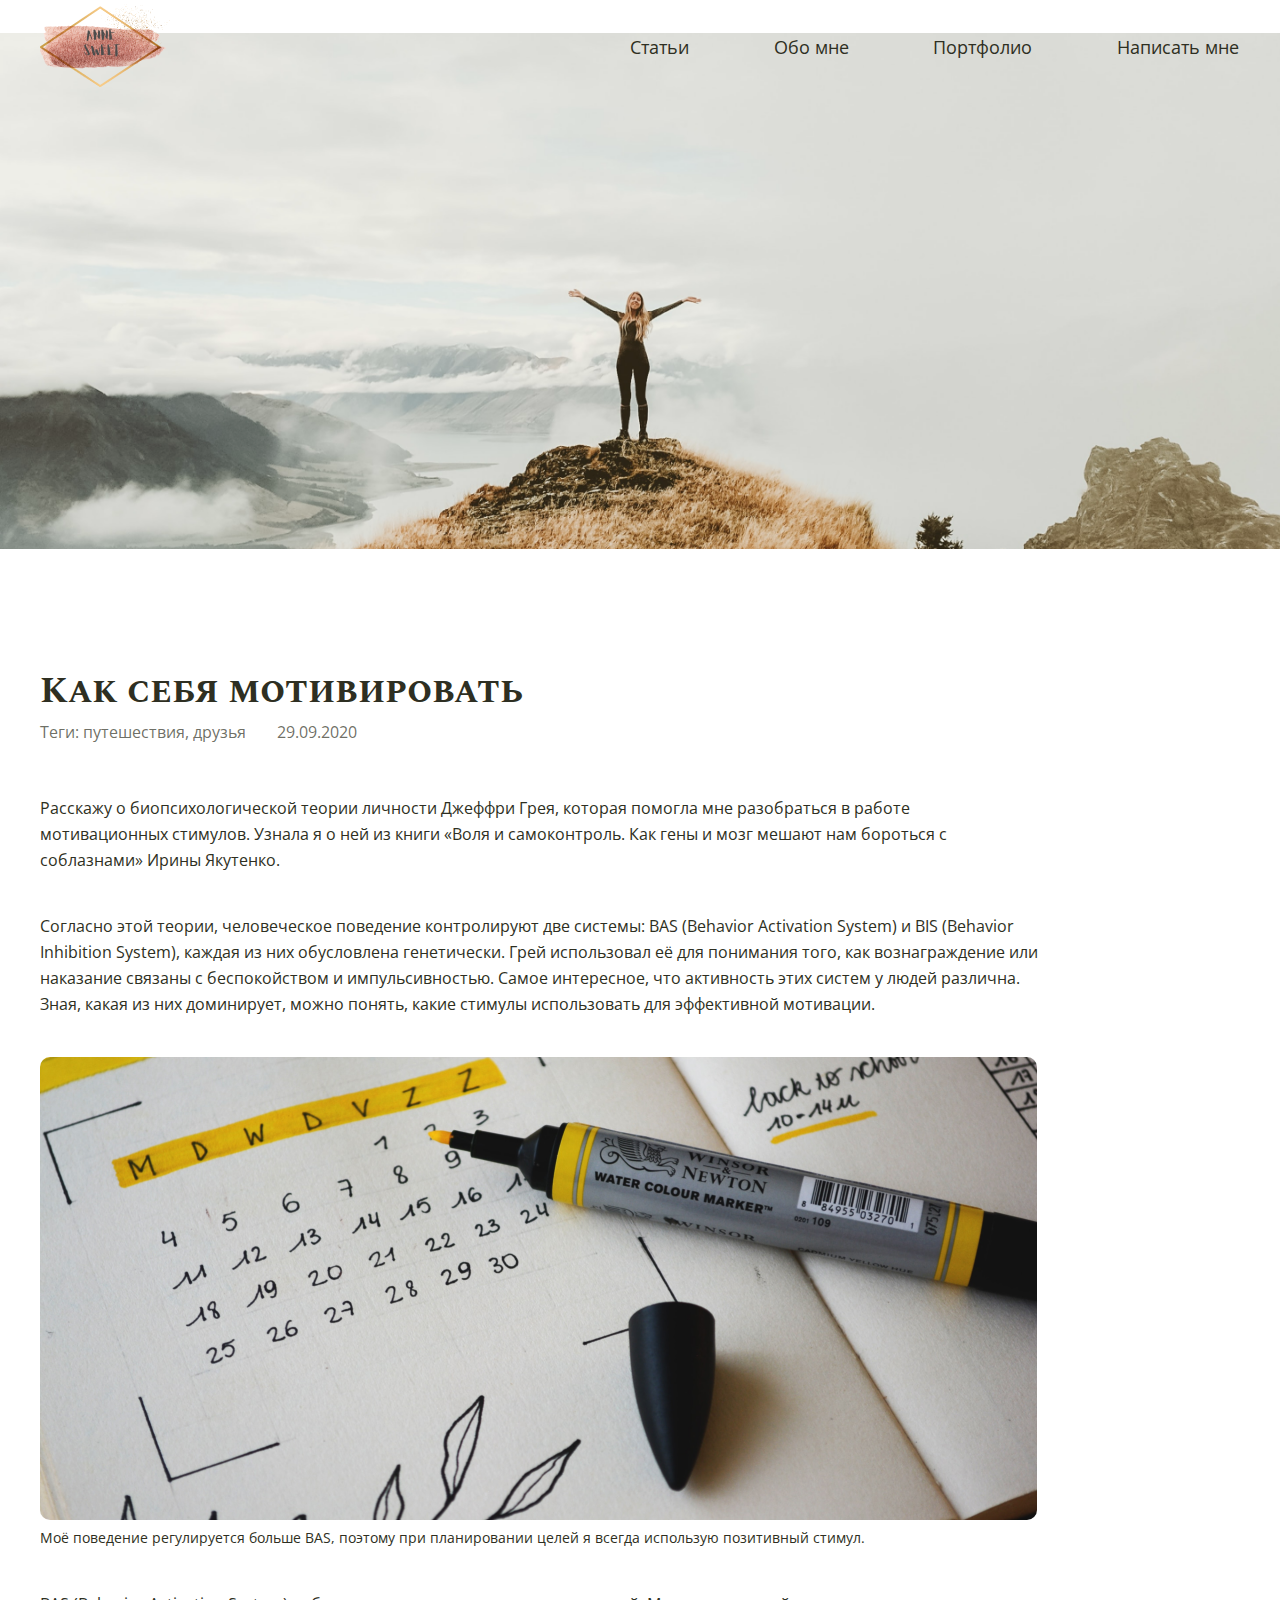
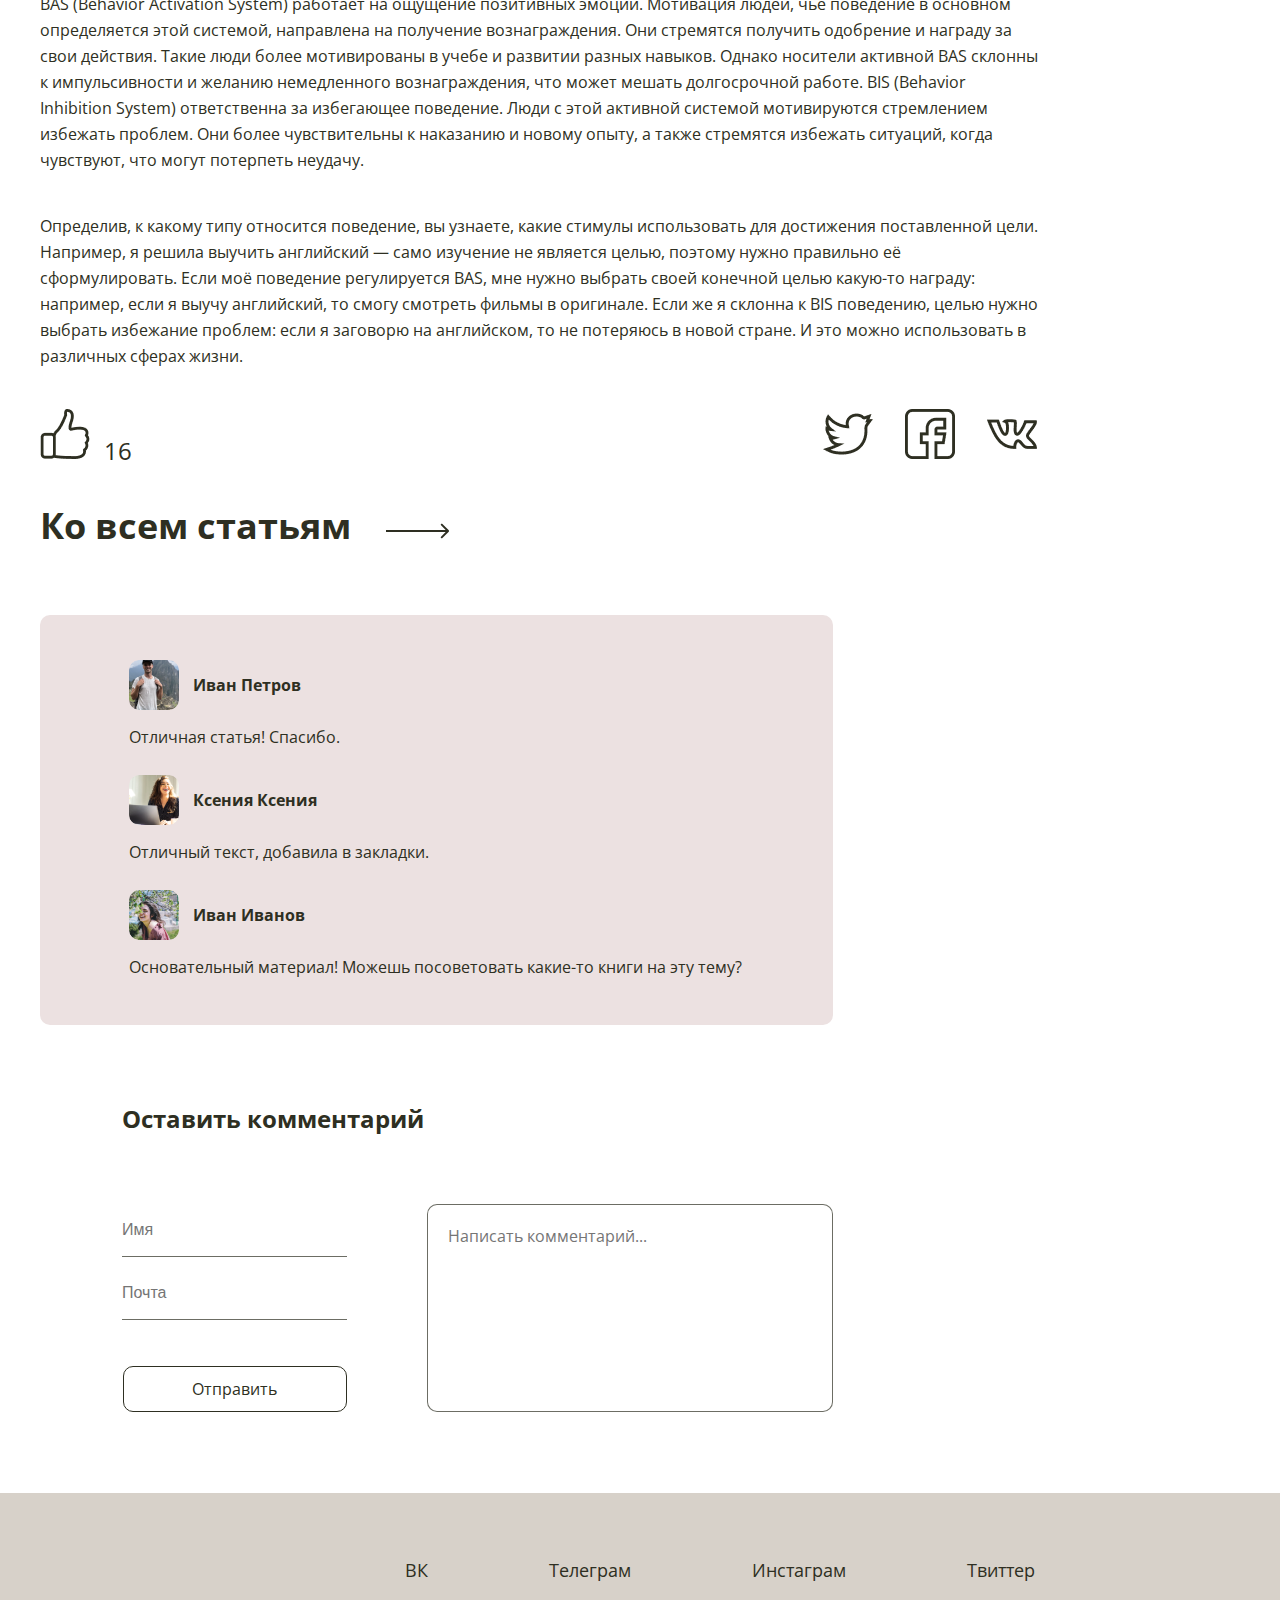
==== commit c4660f71: "Изменил высоту строк, правки кода" ====
--- a/article.html
+++ b/article.html
@@ -2,7 +2,8 @@
 <html lang="ru">
 <head>
 	<meta charset="UTF-8">
-	<meta name="viewport" content="width=device-width, initial-scale=1.0">
+  <meta name="viewport" content="width=device-width, initial-scale=1.0">
+  <link rel="icon" href="img/happy.svg">
 	<link rel="stylesheet" type="text/css" href="css/main.css">
 	<link href="https://fonts.googleapis.com/css2?family=Open+Sans:ital,wght@0,400;0,700;1,400&family=Spectral+SC:wght@700&display=swap" rel="stylesheet">
 	<title>Anne Sweet</title>
@@ -102,21 +103,21 @@
           <ul class="wrapper-comments">
             <li>
               <div class="comment-header">
-                <img src="/img/page-2/avatar-1.png" alt="аватарка">
+                <img src="img/page-2/avatar-1.png" alt="аватарка">
                 <p>Иван Петров</p>
               </div>
               <p>Отличная статья! Спасибо.</p>
             </li>
             <li>
               <div class="comment-header">
-                <img src="/img/page-2/avatar-2.png" alt="аватарка">
+                <img src="img/page-2/avatar-2.png" alt="аватарка">
                 <p>Ксения Ксения</p>
               </div>
               <p>Отличный текст, добавила в закладки.</p>
             </li>
             <li>
               <div class="comment-header">
-                <img src="/img/page-2/avatar-3.png" alt="аватарка">
+                <img src="img/page-2/avatar-3.png" alt="аватарка">
                 <p>Иван Иванов</p>
               </div>
               <p>Основательный материал! Можешь посоветовать какие-то книги на эту тему?</p>
@@ -130,7 +131,7 @@
             <div class="input-comment1">
               <div>
                 <input class="input-name" type="text" name="username" id="username" placeholder="Имя" required>
-                <input type="text" name="email" id="email" placeholder="Почта" required>
+                <input type="email" name="email" id="email" placeholder="Почта" required>
               </div>
               <button class="btn btn-comment" type="submit" name="sumbit-form">Отправить</button>
             </div>
--- a/css/main.css
+++ b/css/main.css
@@ -93,7 +93,8 @@
 	background-color: transparent;
 	border: 1px solid;
 	border-radius: 10px;
-	font-size: 16px;
+  font-size: 16px;
+  line-height: 22px;
 }
 
 .btn:hover {
@@ -127,7 +128,8 @@
 	display: flex;
 	justify-content: space-between;
 	width: 609px;
-	margin-left: 460px;
+  margin-left: 460px;
+  line-height: 25px;
 }
 
 .menu a {
@@ -208,7 +210,7 @@
 }
 
 .hidden {
-	display: none;
+	opacity: 0;
 }
 
 .article-big:nth-of-type(4) {
@@ -261,7 +263,6 @@
 .btn-articles {
 	text-transform: none;
 }
-
 /*=== / section-1 === */
 
 /*=== article === */
@@ -653,7 +654,8 @@
 	display: flex;
 	align-items: center;
 	font-weight: bold;
-	margin-bottom: 14px;
+  margin-bottom: 14px;
+  line-height: 22px;
 }
 
 .comment-header img {
@@ -697,6 +699,10 @@
   left: 20rem;
   bottom: 13rem;
   font-size: 12px;
+}
+
+.line-length {
+  transition: opacity .25s ease;
 }
 
 .input-comment1 {
